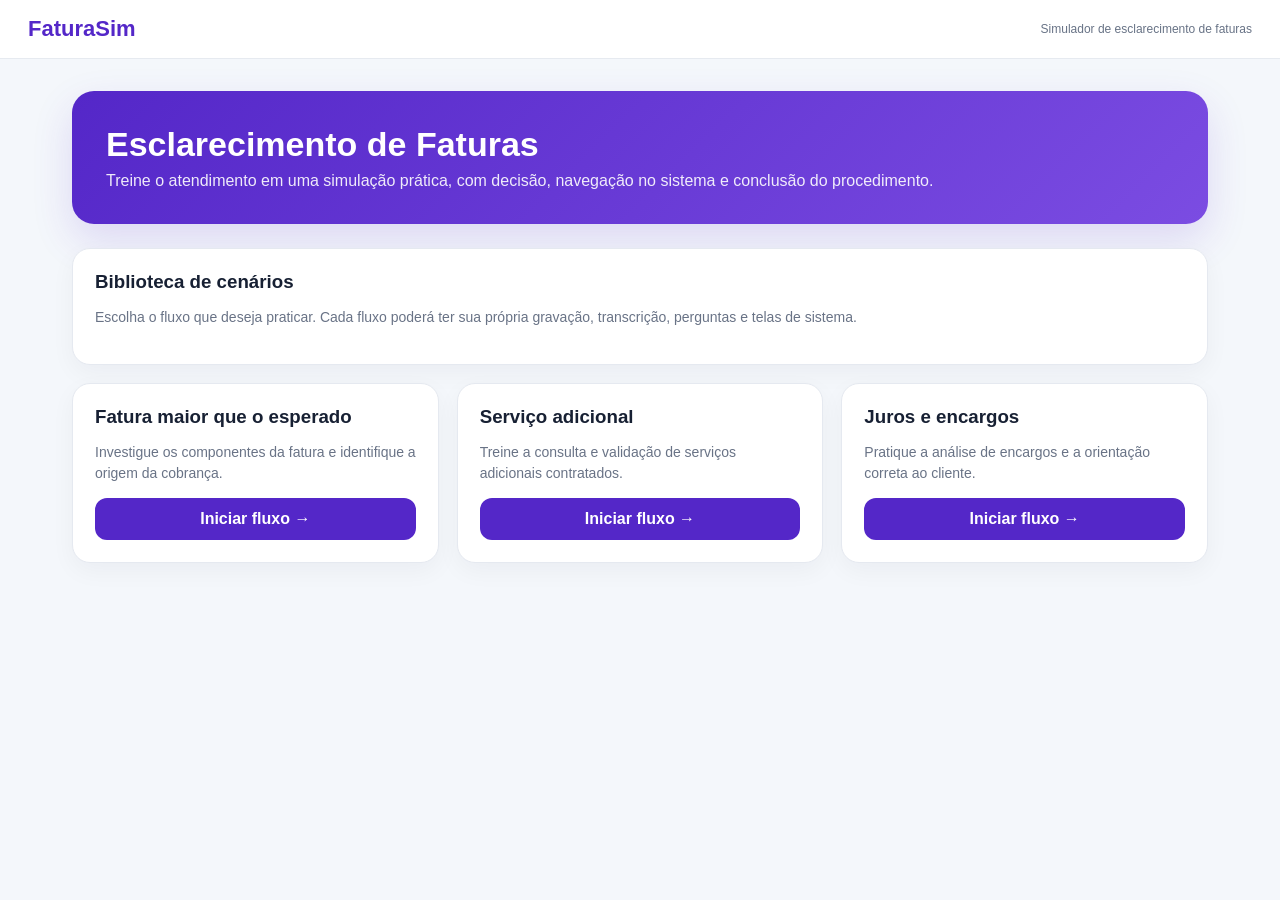
==== FaturaSim_Prototipo_Navegavel.html @ 4ebf7d9a "Add files via upload" ====
<!DOCTYPE html>
<html lang="pt-BR">
<head>
<meta charset="UTF-8">
<meta name="viewport" content="width=device-width,initial-scale=1">
<title>FaturaSim — Esclarecimento de Faturas</title>
<style>
*{box-sizing:border-box}body{margin:0;font-family:Inter,Arial,sans-serif;background:#f4f7fb;color:#172033}
button{font:inherit;cursor:pointer}.hidden{display:none!important}
.top{background:#fff;border-bottom:1px solid #e6eaf0;padding:16px 28px;display:flex;align-items:center;justify-content:space-between}
.logo{font-weight:800;font-size:22px;color:#5427c8}.tag{font-size:12px;color:#687386}
.page{max-width:1180px;margin:0 auto;padding:32px 22px}.hero{background:linear-gradient(135deg,#5427c8,#7b4ce2);color:#fff;border-radius:22px;padding:34px;margin-bottom:24px;box-shadow:0 16px 40px #5427c826}
.hero h1{margin:0 0 8px;font-size:34px}.hero p{margin:0;opacity:.9}
.grid{display:grid;grid-template-columns:repeat(3,1fr);gap:18px}.card{background:#fff;border:1px solid #e5e9f0;border-radius:18px;padding:22px;box-shadow:0 8px 25px #1720330b}.card h3{margin:0 0 8px}.card p{color:#697386;font-size:14px;line-height:1.5}.btn{border:0;border-radius:12px;padding:12px 17px;font-weight:700}.primary{background:#5427c8;color:#fff}.secondary{background:#eef0f5;color:#30394b}.full{width:100%}
.sim{max-width:1400px;margin:0 auto;padding:18px}.simhead{background:#fff;border:1px solid #e4e8ef;border-radius:16px;padding:16px 20px;margin-bottom:14px}.simhead h2{margin:0 0 4px}.meta{color:#6b7484;font-size:13px}
.layout{display:grid;grid-template-columns:360px 1fr;gap:14px;align-items:start}.panel{background:#fff;border:1px solid #e3e7ee;border-radius:16px;overflow:hidden}.paneltitle{padding:13px 16px;border-bottom:1px solid #e7eaf0;font-weight:800}.call{padding:15px;background:#f7f8fb}.call audio{width:100%}.trans{font-size:13px;line-height:1.5;color:#4e596c;margin-top:10px}.chat{padding:15px;min-height:130px}.bubble{padding:12px 14px;border-radius:14px;background:#eef1f6;line-height:1.45;font-size:14px}.question{padding:15px;border-top:1px solid #e7eaf0}.question label{font-size:11px;text-transform:uppercase;color:#6e7788;font-weight:800}.question h3{font-size:16px;margin:7px 0 12px}.option{display:block;width:100%;text-align:left;background:#fff;border:1px solid #d9dee8;border-radius:11px;padding:12px;margin:8px 0}.option:hover{border-color:#5427c8;background:#faf8ff}.option.good{border-color:#27a36a;background:#ecfaf3}.option.bad{border-color:#df4d5c;background:#fff0f2}.option:disabled{cursor:default}.feedback{border-radius:11px;padding:12px;margin-top:10px;font-size:13px;line-height:1.45}.goodfb{background:#ecfaf3;color:#176c48}.badfb{background:#fff0f2;color:#9e2635}
.screenwrap{padding:16px;background:#edf1f6;min-height:600px}.screenname{font-size:12px;color:#687386;margin-bottom:9px;font-weight:800}.real{position:relative;background:#fff;min-height:520px;border:1px solid #cfd6e1;overflow:hidden;box-shadow:0 8px 25px #17203310}.sysbar{height:48px;background:#263348;color:#fff;padding:15px 18px;font-weight:700}.sysbar span{float:right;font-size:11px;opacity:.65}.sysnav{height:44px;border-bottom:1px solid #dce1e9;padding:0 14px;display:flex;align-items:center;gap:22px;font-size:12px;color:#6a7484}.sysnav .sel{color:#5427c8;font-weight:800;border-bottom:3px solid #5427c8;height:44px;display:flex;align-items:center}.content{padding:25px;color:#303a4d}.fakebox{border:1px solid #dfe4eb;border-radius:10px;padding:18px;margin-bottom:14px}.fakebox h3{margin:0 0 12px}.line{height:11px;background:#edf0f4;border-radius:8px;margin:9px 0}.small{width:45%}.medium{width:70%}.big{width:90%}.fakebtn{display:inline-block;background:#5427c8;color:#fff;border-radius:8px;padding:10px 14px;font-size:12px;margin-top:8px}.hot{position:absolute;border:2px solid transparent;background:transparent;z-index:5}.hot:hover{border-color:#5427c8;background:#5427c81a;border-radius:6px}.progress{height:6px;background:#e6eaf0;border-radius:20px;overflow:hidden;margin-top:12px}.bar{height:100%;background:#5427c8;transition:.25s}
.finish{max-width:700px;margin:70px auto;text-align:center;background:#fff;border:1px solid #e4e8ef;border-radius:22px;padding:45px 30px}.finish .emoji{font-size:54px}.finish h1{margin:12px 0 7px}.finish p{color:#687386}.actions{display:flex;gap:10px;justify-content:center;margin-top:22px}
@media(max-width:900px){.grid,.layout{grid-template-columns:1fr}.screenwrap{min-height:450px}.real{min-height:400px}}
</style>
</head>
<body>
<header class="top"><div class="logo">FaturaSim</div><div class="tag">Simulador de esclarecimento de faturas</div></header>

<section id="home" class="page">
  <div class="hero"><h1>Esclarecimento de Faturas</h1><p>Treine o atendimento em uma simulação prática, com decisão, navegação no sistema e conclusão do procedimento.</p></div>
  <div class="card" style="margin-bottom:18px"><h3>Biblioteca de cenários</h3><p>Escolha o fluxo que deseja praticar. Cada fluxo poderá ter sua própria gravação, transcrição, perguntas e telas de sistema.</p></div>
  <div class="grid">
    <div class="card"><h3>Fatura maior que o esperado</h3><p>Investigue os componentes da fatura e identifique a origem da cobrança.</p><button class="btn primary full" data-start="fatura">Iniciar fluxo →</button></div>
    <div class="card"><h3>Serviço adicional</h3><p>Treine a consulta e validação de serviços adicionais contratados.</p><button class="btn primary full" data-start="servico">Iniciar fluxo →</button></div>
    <div class="card"><h3>Juros e encargos</h3><p>Pratique a análise de encargos e a orientação correta ao cliente.</p><button class="btn primary full" data-start="juros">Iniciar fluxo →</button></div>
  </div>
</section>

<section id="simulation" class="hidden">
<div class="sim">
  <div class="simhead">
    <button id="homeBtn" class="btn secondary">← Página inicial</button>
    <h2 id="scenarioTitle"></h2><div class="meta" id="scenarioDesc"></div>
    <div class="progress"><div id="progressBar" class="bar" style="width:0"></div></div>
  </div>
  <div class="layout">
    <div class="panel">
      <div class="paneltitle">👤 Cliente</div>
      <div class="call">
        <b id="customerName"></b>
        <audio id="scenarioAudio" controls class="hidden"></audio>
        <div id="audioPlaceholder" class="meta">Gravação deste fluxo será adicionada aqui.</div>
        <div class="trans" id="transcript"></div>
      </div>
      <div class="chat" id="chat"></div>
      <div class="question" id="question"></div>
    </div>
    <div class="panel">
      <div class="paneltitle">🖥️ Sistema</div>
      <div class="screenwrap">
        <div class="screenname" id="screenName"></div>
        <div id="screen"></div>
      </div>
    </div>
  </div>
</div>
</section>

<section id="finish" class="hidden">
  <div class="finish">
    <div class="emoji">🎉</div><h1>Simulação concluída!</h1>
    <p>Parabéns! Você concluiu o procedimento.</p>
    <p id="scoreText"></p>
    <div class="actions">
      <button id="restartBtn" class="btn secondary">↻ Refazer simulação</button>
      <button id="finishHomeBtn" class="btn primary">⌂ Voltar para página inicial</button>
    </div>
  </div>
</section>

<script>
const scenarios={
 fatura:{
  title:"Fatura maior que o esperado",desc:"Investigue a composição da cobrança e confirme a origem do valor.",customer:"Marcos Almeida",
  audio:"",transcript:"O cliente informa que a fatura deste mês veio mais alta e quer entender o motivo.",
  screens:{
   fatura:{name:"Fatura — visão geral",kind:"invoice",hot:{x:64,y:46,w:25,h:14,target:"detalhamento"}},
   detalhamento:{name:"Detalhamento da fatura",kind:"detail",hot:{x:67,y:55,w:23,h:14,target:"servicos"}},
   servicos:{name:"Serviços e adicionais",kind:"services",hot:{x:63,y:52,w:25,h:14,target:"historico"}},
   historico:{name:"Histórico de cobranças",kind:"history",hot:null}
  },
  steps:[
   {type:"decision",q:"Qual deve ser sua primeira ação?",opts:[
    ["Consultar o detalhamento da fatura.",true,"Boa! Primeiro precisamos identificar exatamente quais itens compõem o valor cobrado."],
    ["Informar que o valor está correto.",false,"Não é possível confirmar isso antes de analisar a composição da fatura."],
    ["Orientar o cliente a pagar e depois contestar.",false,"A orientação precisa ser baseada na análise da cobrança."]
   ]},
   {type:"screen",key:"fatura",instruction:"Localize no sistema o acesso ao detalhamento da fatura."},
   {type:"screen",key:"detalhamento",instruction:"Acesse a área que permite consultar os serviços e adicionais."},
   {type:"screen",key:"servicos",instruction:"Consulte o histórico relacionado aos serviços cobrados."},
   {type:"screen",key:"historico",instruction:"Agora analise as informações exibidas e siga para a decisão final."},
   {type:"decision",q:"Após consultar o histórico, qual é a melhor orientação?",opts:[
    ["Explicar ao cliente a origem da cobrança e orientar conforme o procedimento.",true,"Perfeito! A orientação deve ser baseada na origem identificada no sistema."],
    ["Dizer apenas que o sistema calculou automaticamente.",false,"Isso não esclarece a origem da cobrança."],
    ["Encerrar a chamada sem explicar os itens.",false,"O objetivo é esclarecer a fatura ao cliente."]
   ]}
  ]
 },
 servico:{
  title:"Serviço adicional",desc:"Valide a origem de um serviço adicional apresentado na fatura.",customer:"Marcos Almeida",
  audio:"",transcript:"O cliente questiona um serviço adicional que apareceu na fatura.",
  screens:{fatura:{name:"Fatura — visão geral",kind:"invoice",hot:{x:64,y:46,w:25,h:14,target:"detalhamento"}},detalhamento:{name:"Detalhamento",kind:"detail",hot:{x:67,y:55,w:23,h:14,target:"servicos"}},servicos:{name:"Serviços adicionais",kind:"services",hot:null}},
  steps:[
   {type:"decision",q:"Qual consulta deve ser feita primeiro?",opts:[["Abrir o detalhamento da fatura.",true,"Correto. O detalhamento mostra a composição da cobrança."],["Cancelar imediatamente o serviço.",false,"Antes é necessário confirmar a origem do serviço."],["Ignorar a cobrança.",false,"A cobrança precisa ser analisada."]]},
   {type:"screen",key:"fatura",instruction:"Abra o detalhamento da fatura."},
   {type:"screen",key:"detalhamento",instruction:"Acesse os serviços adicionais."},
   {type:"screen",key:"servicos",instruction:"Analise o serviço e siga para a decisão final."},
   {type:"decision",q:"Como orientar o cliente?",opts:[["Explicar o serviço identificado e seguir o procedimento aplicável.",true,"Perfeito!"],["Informar que toda cobrança adicional é obrigatória.",false,"Isso não pode ser afirmado sem análise."],["Encerrar sem esclarecer.",false,"O cliente precisa receber a orientação adequada."]]}
  ]
 },
 juros:{
  title:"Juros e encargos",desc:"Analise uma cobrança de juros e encargos.",customer:"Marcos Almeida",
  audio:"",transcript:"O cliente quer entender por que foram incluídos juros e encargos.",
  screens:{fatura:{name:"Fatura — visão geral",kind:"invoice",hot:{x:64,y:46,w:25,h:14,target:"detalhamento"}},detalhamento:{name:"Detalhamento de encargos",kind:"detail",hot:{x:67,y:55,w:23,h:14,target:"historico"}},historico:{name:"Histórico",kind:"history",hot:null}},
  steps:[
   {type:"decision",q:"O que deve ser consultado?",opts:[["O detalhamento e o histórico da cobrança.",true,"Correto. É necessário verificar a origem dos encargos."],["Apenas o valor total.",false,"O total não explica a origem dos encargos."],["Informar que juros são sempre indevidos.",false,"Isso não pode ser concluído sem consulta."]]},
   {type:"screen",key:"fatura",instruction:"Abra o detalhamento da cobrança."},
   {type:"screen",key:"detalhamento",instruction:"Consulte os encargos e o histórico."},
   {type:"screen",key:"historico",instruction:"Analise o histórico e siga para a decisão final."},
   {type:"decision",q:"Qual é a orientação correta?",opts:[["Explicar a origem dos encargos e orientar conforme o procedimento.",true,"Perfeito!"],["Remover os encargos sem consultar o procedimento.",false,"A alteração depende das regras aplicáveis."],["Dizer que não há como consultar.",false,"O sistema disponibiliza as informações necessárias."]]}
  ]
 }
};

let current=null,step=0,score=0;

function show(id){document.getElementById("home").classList.toggle("hidden",id!=="home");document.getElementById("simulation").classList.toggle("hidden",id!=="simulation");document.getElementById("finish").classList.toggle("hidden",id!=="finish")}
function goHome(){show("home");}
function startScenario(id){
 current=scenarios[id];step=0;score=0;
 document.getElementById("scenarioTitle").textContent=current.title;
 document.getElementById("scenarioDesc").textContent=current.desc;
 document.getElementById("customerName").textContent=current.customer;
 document.getElementById("transcript").textContent="“"+current.transcript+"”";
 const a=document.getElementById("scenarioAudio"),ph=document.getElementById("audioPlaceholder");
 if(current.audio){a.src=current.audio;a.classList.remove("hidden");ph.classList.add("hidden")}else{a.removeAttribute("src");a.classList.add("hidden");ph.classList.remove("hidden")}
 document.getElementById("chat").innerHTML='<div class="bubble">Olá! Estou ouvindo o cliente e vou iniciar a análise.</div>';
 show("simulation");render();
}
function render(){
 const s=current.steps[step];
 document.getElementById("progressBar").style.width=((step+1)/current.steps.length*100)+"%";
 if(s.type==="decision")renderDecision(s); else renderScreen(s);
}
function renderDecision(s){
 document.getElementById("screenName").textContent="Aguardando tomada de decisão";
 document.getElementById("screen").innerHTML='<div class="real"><div class="sysbar">Central de Atendimento <span>Ambiente simulado</span></div><div class="content"><div class="fakebox"><h3>Procedimento</h3><div class="line big"></div><div class="line medium"></div><div class="line small"></div><div class="fakebtn">Consultar</div></div><div class="fakebox"><b>Decisão do representante</b><p>Selecione a melhor alternativa no painel ao lado.</p></div></div></div>';
 const q=document.getElementById("question");
 q.innerHTML='<label>Tomada de decisão</label><h3>'+s.q+'</h3><div id="options"></div>';
 s.opts.forEach((o,i)=>{const b=document.createElement("button");b.className="option";b.textContent=o[0];b.onclick=()=>answer(i);document.getElementById("options").appendChild(b)});
}
function answer(i){
 const s=current.steps[step],o=s.opts[i],q=document.getElementById("question");
 q.querySelectorAll(".feedback,.answer-next").forEach(e=>e.remove());
 q.querySelectorAll(".option").forEach((b,j)=>{b.classList.remove("bad","good");if(j===i)b.classList.add(o[1]?"good":"bad")});
 const f=document.createElement("div");f.className="feedback "+(o[1]?"goodfb":"badfb");
 f.innerHTML="<b>"+(o[1]?"✓ Correto!":"⚠ Tente novamente.")+"</b><br>"+o[2];
 q.appendChild(f);
 if(o[1]){
  score++;
  q.querySelectorAll(".option").forEach(b=>b.disabled=true);
  const n=document.createElement("button");n.className="btn primary full answer-next";n.style.marginTop="10px";n.textContent=step===current.steps.length-1?"Finalizar":"Continuar →";
  n.onclick=()=>{step++;step<current.steps.length?render():finish()};q.appendChild(n);
 }
}
function renderScreen(s){
 const d=current.screens[s.key];
 document.getElementById("screenName").textContent=d.name;
 const c={invoice:["Fatura","Resumo","Detalhamento","Histórico","Atendimento"],detail:["Detalhamento","Fatura","Itens","Serviços","Histórico"],services:["Serviços","Fatura","Contratos","Adicionais","Histórico"],history:["Histórico","Fatura","Eventos","Cobranças","Atendimento"]}[d.kind]||["Sistema","Fatura","Consulta","Histórico","Atendimento"];
 let body="";
 if(d.kind==="invoice")body='<div class="fakebox"><h3>Fatura do cliente</h3><div class="line big"></div><div class="line medium"></div><div class="line small"></div><div class="fakebtn">Ver detalhamento</div></div>';
 else if(d.kind==="detail")body='<div class="fakebox"><h3>Detalhamento da cobrança</h3><div class="line big"></div><div class="line medium"></div><div class="line medium"></div><div class="fakebtn">Consultar serviços</div></div>';
 else if(d.kind==="services")body='<div class="fakebox"><h3>Serviços e adicionais</h3><div class="line big"></div><div class="line medium"></div><div class="line small"></div><div class="fakebtn">Consultar histórico</div></div>';
 else body='<div class="fakebox"><h3>Histórico de cobranças</h3><div class="line big"></div><div class="line medium"></div><div class="line medium"></div><div class="line small"></div></div>';
 document.getElementById("screen").innerHTML='<div class="real"><div class="sysbar">Central de Atendimento <span>Ambiente simulado</span></div><div class="sysnav">'+c.map((x,i)=>'<span class="'+(i===2?'sel':'')+'">'+x+'</span>').join("")+'</div><div class="content">'+body+'</div></div>';
 const real=document.querySelector("#screen .real"),h=d.hot;
 if(h){const b=document.createElement("button");b.className="hot";b.style.left=h.x+"%";b.style.top=h.y+"%";b.style.width=h.w+"%";b.style.height=h.h+"%";b.title="Clique na área correta";b.onclick=()=>{step++;render()};real.appendChild(b)}
 document.getElementById("question").innerHTML='<label>Navegação</label><h3>'+s.instruction+'</h3><div class="feedback" style="background:#f4f6fa;color:#596579">🖱️ Clique na área correta da tela do sistema.</div>';
}
function finish(){document.getElementById("scoreText").textContent="Acertos: "+score+" de "+current.steps.filter(s=>s.type==="decision").length;show("finish")}
function restart(){startScenario(Object.keys(scenarios).find(k=>scenarios[k]===current)||"fatura")}

document.addEventListener("DOMContentLoaded", function(){
  document.querySelectorAll("[data-start]").forEach(function(btn){
    btn.addEventListener("click", function(){
      startScenario(btn.getAttribute("data-start"));
    });
  });
  var hb=document.getElementById("homeBtn");
  if(hb) hb.addEventListener("click",goHome);
  var rb=document.getElementById("restartBtn");
  if(rb) rb.addEventListener("click",restart);
  var fh=document.getElementById("finishHomeBtn");
  if(fh) fh.addEventListener("click",goHome);
});
</script>
</body></html>
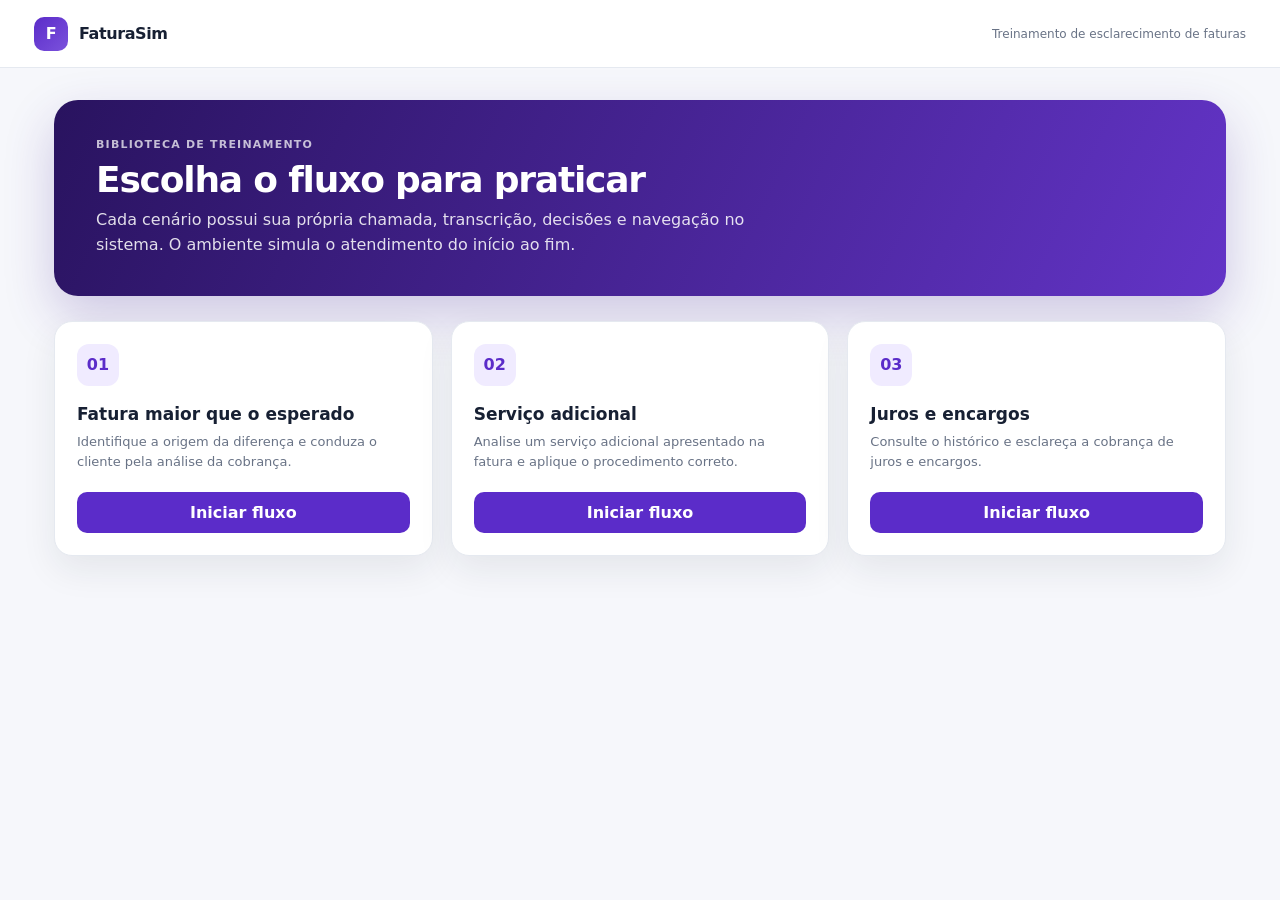
==== commit 3466a80b: "Add files via upload" ====
--- a/FaturaSim_Prototipo_Navegavel.html
+++ b/FaturaSim_Prototipo_Navegavel.html
@@ -1,203 +1,222 @@
-<!DOCTYPE html>
+<!doctype html>
 <html lang="pt-BR">
 <head>
-<meta charset="UTF-8">
+<meta charset="utf-8">
 <meta name="viewport" content="width=device-width,initial-scale=1">
-<title>FaturaSim — Esclarecimento de Faturas</title>
+<title>FaturaSim | Treinamento</title>
 <style>
-*{box-sizing:border-box}body{margin:0;font-family:Inter,Arial,sans-serif;background:#f4f7fb;color:#172033}
-button{font:inherit;cursor:pointer}.hidden{display:none!important}
-.top{background:#fff;border-bottom:1px solid #e6eaf0;padding:16px 28px;display:flex;align-items:center;justify-content:space-between}
-.logo{font-weight:800;font-size:22px;color:#5427c8}.tag{font-size:12px;color:#687386}
-.page{max-width:1180px;margin:0 auto;padding:32px 22px}.hero{background:linear-gradient(135deg,#5427c8,#7b4ce2);color:#fff;border-radius:22px;padding:34px;margin-bottom:24px;box-shadow:0 16px 40px #5427c826}
-.hero h1{margin:0 0 8px;font-size:34px}.hero p{margin:0;opacity:.9}
-.grid{display:grid;grid-template-columns:repeat(3,1fr);gap:18px}.card{background:#fff;border:1px solid #e5e9f0;border-radius:18px;padding:22px;box-shadow:0 8px 25px #1720330b}.card h3{margin:0 0 8px}.card p{color:#697386;font-size:14px;line-height:1.5}.btn{border:0;border-radius:12px;padding:12px 17px;font-weight:700}.primary{background:#5427c8;color:#fff}.secondary{background:#eef0f5;color:#30394b}.full{width:100%}
-.sim{max-width:1400px;margin:0 auto;padding:18px}.simhead{background:#fff;border:1px solid #e4e8ef;border-radius:16px;padding:16px 20px;margin-bottom:14px}.simhead h2{margin:0 0 4px}.meta{color:#6b7484;font-size:13px}
-.layout{display:grid;grid-template-columns:360px 1fr;gap:14px;align-items:start}.panel{background:#fff;border:1px solid #e3e7ee;border-radius:16px;overflow:hidden}.paneltitle{padding:13px 16px;border-bottom:1px solid #e7eaf0;font-weight:800}.call{padding:15px;background:#f7f8fb}.call audio{width:100%}.trans{font-size:13px;line-height:1.5;color:#4e596c;margin-top:10px}.chat{padding:15px;min-height:130px}.bubble{padding:12px 14px;border-radius:14px;background:#eef1f6;line-height:1.45;font-size:14px}.question{padding:15px;border-top:1px solid #e7eaf0}.question label{font-size:11px;text-transform:uppercase;color:#6e7788;font-weight:800}.question h3{font-size:16px;margin:7px 0 12px}.option{display:block;width:100%;text-align:left;background:#fff;border:1px solid #d9dee8;border-radius:11px;padding:12px;margin:8px 0}.option:hover{border-color:#5427c8;background:#faf8ff}.option.good{border-color:#27a36a;background:#ecfaf3}.option.bad{border-color:#df4d5c;background:#fff0f2}.option:disabled{cursor:default}.feedback{border-radius:11px;padding:12px;margin-top:10px;font-size:13px;line-height:1.45}.goodfb{background:#ecfaf3;color:#176c48}.badfb{background:#fff0f2;color:#9e2635}
-.screenwrap{padding:16px;background:#edf1f6;min-height:600px}.screenname{font-size:12px;color:#687386;margin-bottom:9px;font-weight:800}.real{position:relative;background:#fff;min-height:520px;border:1px solid #cfd6e1;overflow:hidden;box-shadow:0 8px 25px #17203310}.sysbar{height:48px;background:#263348;color:#fff;padding:15px 18px;font-weight:700}.sysbar span{float:right;font-size:11px;opacity:.65}.sysnav{height:44px;border-bottom:1px solid #dce1e9;padding:0 14px;display:flex;align-items:center;gap:22px;font-size:12px;color:#6a7484}.sysnav .sel{color:#5427c8;font-weight:800;border-bottom:3px solid #5427c8;height:44px;display:flex;align-items:center}.content{padding:25px;color:#303a4d}.fakebox{border:1px solid #dfe4eb;border-radius:10px;padding:18px;margin-bottom:14px}.fakebox h3{margin:0 0 12px}.line{height:11px;background:#edf0f4;border-radius:8px;margin:9px 0}.small{width:45%}.medium{width:70%}.big{width:90%}.fakebtn{display:inline-block;background:#5427c8;color:#fff;border-radius:8px;padding:10px 14px;font-size:12px;margin-top:8px}.hot{position:absolute;border:2px solid transparent;background:transparent;z-index:5}.hot:hover{border-color:#5427c8;background:#5427c81a;border-radius:6px}.progress{height:6px;background:#e6eaf0;border-radius:20px;overflow:hidden;margin-top:12px}.bar{height:100%;background:#5427c8;transition:.25s}
-.finish{max-width:700px;margin:70px auto;text-align:center;background:#fff;border:1px solid #e4e8ef;border-radius:22px;padding:45px 30px}.finish .emoji{font-size:54px}.finish h1{margin:12px 0 7px}.finish p{color:#687386}.actions{display:flex;gap:10px;justify-content:center;margin-top:22px}
-@media(max-width:900px){.grid,.layout{grid-template-columns:1fr}.screenwrap{min-height:450px}.real{min-height:400px}}
+:root{
+ --ink:#172033;--muted:#697386;--line:#e5e9f0;--bg:#f6f7fb;--card:#fff;
+ --brand:#5b2cc9;--brand2:#7b52dc;--good:#14845b;--goodbg:#eaf8f2;
+ --bad:#c33d4d;--badbg:#fff0f2;--nav:#111827;--shadow:0 14px 35px rgba(23,32,51,.08)
+}
+*{box-sizing:border-box}body{margin:0;background:var(--bg);color:var(--ink);font-family:Inter,ui-sans-serif,system-ui,-apple-system,"Segoe UI",Arial,sans-serif}
+button,input{font:inherit}button{cursor:pointer}
+.header{height:68px;background:#fff;border-bottom:1px solid var(--line);display:flex;align-items:center;padding:0 34px;justify-content:space-between}
+.brand{display:flex;gap:11px;align-items:center;font-weight:850;letter-spacing:-.4px}.brandmark{width:34px;height:34px;border-radius:10px;background:linear-gradient(135deg,var(--brand),var(--brand2));color:#fff;display:grid;place-items:center;font-weight:900}
+.header span{font-size:12px;color:var(--muted)}
+.container{max-width:1220px;margin:auto;padding:32px 24px}
+.hero{background:linear-gradient(115deg,#29135f,#6334c7);border-radius:24px;color:#fff;padding:38px 42px;box-shadow:0 20px 50px rgba(65,33,145,.22);margin-bottom:25px}
+.hero .eyebrow{text-transform:uppercase;letter-spacing:1.2px;font-size:11px;font-weight:800;opacity:.72}.hero h1{font-size:36px;letter-spacing:-1.2px;margin:8px 0}.hero p{margin:0;max-width:700px;opacity:.86;line-height:1.55}
+.library{display:grid;grid-template-columns:repeat(3,1fr);gap:18px}.flow-card{background:var(--card);border:1px solid var(--line);border-radius:18px;padding:22px;box-shadow:var(--shadow);display:flex;flex-direction:column;min-height:235px}.flow-icon{width:42px;height:42px;border-radius:12px;background:#f0ebff;color:var(--brand);display:grid;place-items:center;font-weight:900;margin-bottom:18px}.flow-card h3{margin:0 0 8px;font-size:17px}.flow-card p{margin:0;color:var(--muted);font-size:13px;line-height:1.55;flex:1}.btn{border:0;border-radius:10px;padding:11px 15px;font-weight:750}.btn-primary{background:var(--brand);color:#fff}.btn-primary:hover{background:#4c22b0}.btn-secondary{background:#eef1f6;color:#3d4657}.btn-wide{width:100%}
+
+#simulation{display:none}.sim-shell{max-width:1460px;margin:auto;padding:20px}.sim-top{display:flex;align-items:center;gap:14px;margin-bottom:15px}.back{border:0;background:transparent;color:var(--muted);font-weight:700;padding:8px}.sim-title{flex:1}.sim-title h2{margin:0;font-size:21px;letter-spacing:-.4px}.sim-title p{margin:3px 0 0;color:var(--muted);font-size:12px}.step-indicator{font-size:12px;color:var(--muted);font-weight:700}.progress{height:5px;background:#e8ebf1;border-radius:20px;overflow:hidden;margin-bottom:15px}.progress>div{height:100%;background:linear-gradient(90deg,var(--brand),var(--brand2));transition:.25s}
+
+.workspace{display:grid;grid-template-columns:380px minmax(0,1fr);gap:15px;align-items:start}.left,.right{background:#fff;border:1px solid var(--line);border-radius:18px;box-shadow:var(--shadow);overflow:hidden}.section-head{padding:14px 17px;border-bottom:1px solid var(--line);font-size:12px;font-weight:850;text-transform:uppercase;letter-spacing:.7px;color:#5e6879}
+.call{padding:16px;background:#fbfbfd}.customer{display:flex;align-items:center;gap:11px;margin-bottom:13px}.avatar{width:38px;height:38px;border-radius:50%;background:#ece7ff;color:var(--brand);display:grid;place-items:center;font-weight:900}.customer small{display:block;color:var(--muted);font-size:11px;margin-top:2px}
+.callbox{background:#fff;border:1px solid var(--line);border-radius:12px;padding:13px}.callbox strong{display:block;font-size:12px;margin-bottom:9px}.callbox audio{width:100%;height:36px}.noaudio{font-size:12px;color:var(--muted);background:#f5f6f9;border-radius:8px;padding:10px}.transcript{margin-top:10px;font-size:12px;line-height:1.55;color:#4d5768}.transcript b{color:#263043}
+.chat{padding:15px}.bubble{background:#f0f2f6;border-radius:13px;padding:11px 13px;font-size:13px;line-height:1.5}.question{border-top:1px solid var(--line);padding:16px}.eyebrow2{font-size:10px;text-transform:uppercase;letter-spacing:.8px;font-weight:850;color:var(--brand)}.question h3{font-size:16px;line-height:1.4;margin:6px 0 12px}.option{width:100%;text-align:left;border:1px solid #dce1e9;background:#fff;border-radius:10px;padding:11px 12px;margin:5px 0;color:#273143}.option:hover{border-color:#9c84dc;background:#fbfaff}.option.good{border-color:#56b993;background:var(--goodbg)}.option.bad{border-color:#e37b88;background:var(--badbg)}.option:disabled{cursor:default}.feedback{margin-top:10px;border-radius:10px;padding:11px 12px;font-size:12px;line-height:1.5}.feedback.good{background:var(--goodbg);color:#126544}.feedback.bad{background:var(--badbg);color:#a32939}.next{margin-top:9px}
+
+.system{padding:15px;background:#eef1f6}.system-label{font-size:11px;color:#667184;font-weight:800;margin:0 0 9px}.screen-stage{background:#fff;border:1px solid #d7dce5;border-radius:12px;min-height:600px;position:relative;overflow:hidden;display:flex;align-items:center;justify-content:center}
+.screen-stage.empty{background:linear-gradient(135deg,#f7f8fa,#edf0f5)}.empty-content{text-align:center;color:#6b7586;padding:30px}.empty-icon{font-size:42px;margin-bottom:10px}.empty-content h3{margin:0 0 7px;color:#30394b;font-size:17px}.empty-content p{font-size:12px;line-height:1.5;max-width:440px;margin:0 auto 15px}.upload-label{display:inline-block;background:#fff;border:1px solid #d6dce6;border-radius:9px;padding:9px 13px;font-size:12px;font-weight:750;cursor:pointer}.upload-label input{display:none}
+.real-screen{position:relative;width:100%;height:100%;min-height:600px;background:#fff}.real-screen img{display:block;width:100%;height:auto;min-height:600px;object-fit:contain;object-position:top center}.hotspot{position:absolute;border:2px solid transparent;background:transparent;border-radius:6px}.hotspot:hover,.hotspot:focus{border-color:#6c42d4;background:rgba(108,66,212,.10);outline:0}.screen-note{font-size:11px;color:#657083;margin-top:8px}
+
+#finish{display:none}.finish{max-width:650px;margin:80px auto;background:#fff;border:1px solid var(--line);border-radius:22px;box-shadow:var(--shadow);padding:46px 34px;text-align:center}.finish-icon{width:72px;height:72px;border-radius:22px;background:var(--goodbg);display:grid;place-items:center;font-size:34px;margin:0 auto 16px}.finish h1{margin:0 0 8px}.finish p{color:var(--muted);font-size:14px}.finish-actions{display:flex;gap:9px;justify-content:center;margin-top:24px}
+@media(max-width:950px){.library{grid-template-columns:1fr}.workspace{grid-template-columns:1fr}.screen-stage,.real-screen,.real-screen img{min-height:430px}.header{padding:0 18px}.hero{padding:28px}.hero h1{font-size:29px}}
 </style>
 </head>
 <body>
-<header class="top"><div class="logo">FaturaSim</div><div class="tag">Simulador de esclarecimento de faturas</div></header>
-
-<section id="home" class="page">
-  <div class="hero"><h1>Esclarecimento de Faturas</h1><p>Treine o atendimento em uma simulação prática, com decisão, navegação no sistema e conclusão do procedimento.</p></div>
-  <div class="card" style="margin-bottom:18px"><h3>Biblioteca de cenários</h3><p>Escolha o fluxo que deseja praticar. Cada fluxo poderá ter sua própria gravação, transcrição, perguntas e telas de sistema.</p></div>
-  <div class="grid">
-    <div class="card"><h3>Fatura maior que o esperado</h3><p>Investigue os componentes da fatura e identifique a origem da cobrança.</p><button class="btn primary full" data-start="fatura">Iniciar fluxo →</button></div>
-    <div class="card"><h3>Serviço adicional</h3><p>Treine a consulta e validação de serviços adicionais contratados.</p><button class="btn primary full" data-start="servico">Iniciar fluxo →</button></div>
-    <div class="card"><h3>Juros e encargos</h3><p>Pratique a análise de encargos e a orientação correta ao cliente.</p><button class="btn primary full" data-start="juros">Iniciar fluxo →</button></div>
-  </div>
+<header class="header"><div class="brand"><div class="brandmark">F</div>FaturaSim</div><span>Treinamento de esclarecimento de faturas</span></header>
+
+<main id="home" class="container">
+<section class="hero"><div class="eyebrow">Biblioteca de treinamento</div><h1>Escolha o fluxo para praticar</h1><p>Cada cenário possui sua própria chamada, transcrição, decisões e navegação no sistema. O ambiente simula o atendimento do início ao fim.</p></section>
+<section class="library">
+<article class="flow-card"><div class="flow-icon">01</div><h3>Fatura maior que o esperado</h3><p>Identifique a origem da diferença e conduza o cliente pela análise da cobrança.</p><button class="btn btn-primary btn-wide start" data-flow="fatura">Iniciar fluxo</button></article>
+<article class="flow-card"><div class="flow-icon">02</div><h3>Serviço adicional</h3><p>Analise um serviço adicional apresentado na fatura e aplique o procedimento correto.</p><button class="btn btn-primary btn-wide start" data-flow="servico">Iniciar fluxo</button></article>
+<article class="flow-card"><div class="flow-icon">03</div><h3>Juros e encargos</h3><p>Consulte o histórico e esclareça a cobrança de juros e encargos.</p><button class="btn btn-primary btn-wide start" data-flow="juros">Iniciar fluxo</button></article>
 </section>
-
-<section id="simulation" class="hidden">
-<div class="sim">
-  <div class="simhead">
-    <button id="homeBtn" class="btn secondary">← Página inicial</button>
-    <h2 id="scenarioTitle"></h2><div class="meta" id="scenarioDesc"></div>
-    <div class="progress"><div id="progressBar" class="bar" style="width:0"></div></div>
-  </div>
-  <div class="layout">
-    <div class="panel">
-      <div class="paneltitle">👤 Cliente</div>
-      <div class="call">
-        <b id="customerName"></b>
-        <audio id="scenarioAudio" controls class="hidden"></audio>
-        <div id="audioPlaceholder" class="meta">Gravação deste fluxo será adicionada aqui.</div>
-        <div class="trans" id="transcript"></div>
-      </div>
-      <div class="chat" id="chat"></div>
-      <div class="question" id="question"></div>
-    </div>
-    <div class="panel">
-      <div class="paneltitle">🖥️ Sistema</div>
-      <div class="screenwrap">
-        <div class="screenname" id="screenName"></div>
-        <div id="screen"></div>
-      </div>
-    </div>
-  </div>
+</main>
+
+<section id="simulation">
+<div class="sim-shell">
+<div class="sim-top"><button id="backHome" class="back">← Voltar</button><div class="sim-title"><h2 id="flowTitle"></h2><p id="flowDesc"></p></div><div class="step-indicator" id="stepIndicator"></div></div>
+<div class="progress"><div id="progressBar"></div></div>
+<div class="workspace">
+<aside class="left">
+<div class="section-head">Chamada</div>
+<div class="call">
+<div class="customer"><div class="avatar">C</div><div><b id="customer"></b><small>Cliente</small></div></div>
+<div class="callbox"><strong>🎧 Gravação desta chamada</strong><audio id="audio" controls></audio><div id="noAudio" class="noaudio">O arquivo de áudio deste cenário ainda será associado aqui.</div><div class="transcript"><b>Transcrição</b><br><span id="transcript"></span></div></div>
+</div>
+<div class="chat" id="chat"></div>
+<div class="question" id="question"></div>
+</aside>
+<section class="right">
+<div class="section-head">Sistema utilizado no procedimento</div>
+<div class="system"><div class="system-label" id="screenLabel"></div><div id="screenStage" class="screen-stage"></div><div class="screen-note">A área roxa aparece apenas ao passar o mouse sobre uma área clicável durante o treinamento.</div></div>
+</section>
+</div>
 </div>
 </section>
 
-<section id="finish" class="hidden">
-  <div class="finish">
-    <div class="emoji">🎉</div><h1>Simulação concluída!</h1>
-    <p>Parabéns! Você concluiu o procedimento.</p>
-    <p id="scoreText"></p>
-    <div class="actions">
-      <button id="restartBtn" class="btn secondary">↻ Refazer simulação</button>
-      <button id="finishHomeBtn" class="btn primary">⌂ Voltar para página inicial</button>
-    </div>
-  </div>
-</section>
+<section id="finish"><div class="finish"><div class="finish-icon">✓</div><h1>Simulação concluída</h1><p>Parabéns! Você concluiu o procedimento.</p><p id="result"></p><div class="finish-actions"><button id="again" class="btn btn-secondary">↻ Refazer</button><button id="homeFinish" class="btn btn-primary">⌂ Página inicial</button></div></div></section>
 
 <script>
-const scenarios={
- fatura:{
-  title:"Fatura maior que o esperado",desc:"Investigue a composição da cobrança e confirme a origem do valor.",customer:"Marcos Almeida",
-  audio:"",transcript:"O cliente informa que a fatura deste mês veio mais alta e quer entender o motivo.",
-  screens:{
-   fatura:{name:"Fatura — visão geral",kind:"invoice",hot:{x:64,y:46,w:25,h:14,target:"detalhamento"}},
-   detalhamento:{name:"Detalhamento da fatura",kind:"detail",hot:{x:67,y:55,w:23,h:14,target:"servicos"}},
-   servicos:{name:"Serviços e adicionais",kind:"services",hot:{x:63,y:52,w:25,h:14,target:"historico"}},
-   historico:{name:"Histórico de cobranças",kind:"history",hot:null}
-  },
-  steps:[
-   {type:"decision",q:"Qual deve ser sua primeira ação?",opts:[
-    ["Consultar o detalhamento da fatura.",true,"Boa! Primeiro precisamos identificar exatamente quais itens compõem o valor cobrado."],
-    ["Informar que o valor está correto.",false,"Não é possível confirmar isso antes de analisar a composição da fatura."],
-    ["Orientar o cliente a pagar e depois contestar.",false,"A orientação precisa ser baseada na análise da cobrança."]
-   ]},
-   {type:"screen",key:"fatura",instruction:"Localize no sistema o acesso ao detalhamento da fatura."},
-   {type:"screen",key:"detalhamento",instruction:"Acesse a área que permite consultar os serviços e adicionais."},
-   {type:"screen",key:"servicos",instruction:"Consulte o histórico relacionado aos serviços cobrados."},
-   {type:"screen",key:"historico",instruction:"Agora analise as informações exibidas e siga para a decisão final."},
-   {type:"decision",q:"Após consultar o histórico, qual é a melhor orientação?",opts:[
-    ["Explicar ao cliente a origem da cobrança e orientar conforme o procedimento.",true,"Perfeito! A orientação deve ser baseada na origem identificada no sistema."],
-    ["Dizer apenas que o sistema calculou automaticamente.",false,"Isso não esclarece a origem da cobrança."],
-    ["Encerrar a chamada sem explicar os itens.",false,"O objetivo é esclarecer a fatura ao cliente."]
-   ]}
-  ]
- },
- servico:{
-  title:"Serviço adicional",desc:"Valide a origem de um serviço adicional apresentado na fatura.",customer:"Marcos Almeida",
-  audio:"",transcript:"O cliente questiona um serviço adicional que apareceu na fatura.",
-  screens:{fatura:{name:"Fatura — visão geral",kind:"invoice",hot:{x:64,y:46,w:25,h:14,target:"detalhamento"}},detalhamento:{name:"Detalhamento",kind:"detail",hot:{x:67,y:55,w:23,h:14,target:"servicos"}},servicos:{name:"Serviços adicionais",kind:"services",hot:null}},
-  steps:[
-   {type:"decision",q:"Qual consulta deve ser feita primeiro?",opts:[["Abrir o detalhamento da fatura.",true,"Correto. O detalhamento mostra a composição da cobrança."],["Cancelar imediatamente o serviço.",false,"Antes é necessário confirmar a origem do serviço."],["Ignorar a cobrança.",false,"A cobrança precisa ser analisada."]]},
-   {type:"screen",key:"fatura",instruction:"Abra o detalhamento da fatura."},
-   {type:"screen",key:"detalhamento",instruction:"Acesse os serviços adicionais."},
-   {type:"screen",key:"servicos",instruction:"Analise o serviço e siga para a decisão final."},
-   {type:"decision",q:"Como orientar o cliente?",opts:[["Explicar o serviço identificado e seguir o procedimento aplicável.",true,"Perfeito!"],["Informar que toda cobrança adicional é obrigatória.",false,"Isso não pode ser afirmado sem análise."],["Encerrar sem esclarecer.",false,"O cliente precisa receber a orientação adequada."]]}
-  ]
- },
- juros:{
-  title:"Juros e encargos",desc:"Analise uma cobrança de juros e encargos.",customer:"Marcos Almeida",
-  audio:"",transcript:"O cliente quer entender por que foram incluídos juros e encargos.",
-  screens:{fatura:{name:"Fatura — visão geral",kind:"invoice",hot:{x:64,y:46,w:25,h:14,target:"detalhamento"}},detalhamento:{name:"Detalhamento de encargos",kind:"detail",hot:{x:67,y:55,w:23,h:14,target:"historico"}},historico:{name:"Histórico",kind:"history",hot:null}},
-  steps:[
-   {type:"decision",q:"O que deve ser consultado?",opts:[["O detalhamento e o histórico da cobrança.",true,"Correto. É necessário verificar a origem dos encargos."],["Apenas o valor total.",false,"O total não explica a origem dos encargos."],["Informar que juros são sempre indevidos.",false,"Isso não pode ser concluído sem consulta."]]},
-   {type:"screen",key:"fatura",instruction:"Abra o detalhamento da cobrança."},
-   {type:"screen",key:"detalhamento",instruction:"Consulte os encargos e o histórico."},
-   {type:"screen",key:"historico",instruction:"Analise o histórico e siga para a decisão final."},
-   {type:"decision",q:"Qual é a orientação correta?",opts:[["Explicar a origem dos encargos e orientar conforme o procedimento.",true,"Perfeito!"],["Remover os encargos sem consultar o procedimento.",false,"A alteração depende das regras aplicáveis."],["Dizer que não há como consultar.",false,"O sistema disponibiliza as informações necessárias."]]}
-  ]
- }
+const FLOWS={
+fatura:{
+title:"Fatura maior que o esperado",desc:"Investigue a composição da cobrança e identifique a origem do valor.",customer:"Marcos Almeida",
+audio:"",transcript:"Olá, minha fatura veio bem mais alta este mês. Eu queria entender de onde veio essa diferença.",
+steps:[
+{type:"decision",question:"Qual deve ser sua primeira ação?",answers:[
+["Consultar o detalhamento da fatura.",1,"Correto. Primeiro precisamos identificar os componentes da cobrança."],
+["Informar imediatamente que o valor está correto.",0,"Não podemos confirmar isso sem analisar a composição da fatura."],
+["Orientar o cliente a pagar e depois questionar.",0,"Primeiro é necessário analisar a cobrança."]
+]},
+{type:"screen",name:"Fatura — visão geral",image:"",instruction:"Localize na tela o acesso ao detalhamento da fatura.",hotspot:{x:62,y:43,w:25,h:16}},
+{type:"screen",name:"Detalhamento da fatura",image:"",instruction:"Acesse a área de serviços e adicionais.",hotspot:{x:62,y:48,w:26,h:16}},
+{type:"screen",name:"Serviços e adicionais",image:"",instruction:"Consulte o histórico relacionado aos serviços cobrados.",hotspot:{x:60,y:50,w:29,h:16}},
+{type:"screen",name:"Histórico de cobranças",image:"",instruction:"Analise o histórico exibido e clique em Continuar para tomar a decisão final.",hotspot:null},
+{type:"decision",question:"Após consultar o histórico, qual é a melhor orientação?",answers:[
+["Explicar a origem da cobrança e orientar conforme o procedimento.",1,"Perfeito. A orientação deve ser baseada no que foi identificado no sistema."],
+["Dizer apenas que o sistema calculou automaticamente.",0,"Isso não esclarece a origem da cobrança."],
+["Encerrar a chamada sem explicar os itens.",0,"O objetivo é esclarecer a fatura ao cliente."]
+]}
+]},
+servico:{
+title:"Serviço adicional",desc:"Valide a origem de um serviço adicional apresentado na fatura.",customer:"Marcos Almeida",
+audio:"",transcript:"Apareceu um serviço adicional na minha fatura e eu não sei de onde veio.",
+steps:[
+{type:"decision",question:"Qual consulta deve ser feita primeiro?",answers:[
+["Abrir o detalhamento da fatura.",1,"Correto. O detalhamento mostra a composição da cobrança."],
+["Cancelar imediatamente o serviço.",0,"Antes é necessário confirmar a origem do serviço."],
+["Ignorar a cobrança.",0,"A cobrança precisa ser analisada."]
+]},
+{type:"screen",name:"Fatura — visão geral",image:"",instruction:"Abra o detalhamento da fatura.",hotspot:{x:62,y:43,w:25,h:16}},
+{type:"screen",name:"Detalhamento",image:"",instruction:"Acesse os serviços adicionais.",hotspot:{x:62,y:48,w:26,h:16}},
+{type:"screen",name:"Serviços adicionais",image:"",instruction:"Analise o serviço e clique em Continuar para seguir.",hotspot:null},
+{type:"decision",question:"Como orientar o cliente?",answers:[
+["Explicar o serviço identificado e seguir o procedimento aplicável.",1,"Perfeito!"],
+["Informar que toda cobrança adicional é obrigatória.",0,"Isso não pode ser afirmado sem análise."],
+["Encerrar sem esclarecer.",0,"O cliente precisa receber a orientação adequada."]
+]}
+]},
+juros:{
+title:"Juros e encargos",desc:"Analise uma cobrança de juros e encargos.",customer:"Marcos Almeida",
+audio:"",transcript:"Quero entender por que foram incluídos juros e encargos nessa fatura.",
+steps:[
+{type:"decision",question:"O que deve ser consultado?",answers:[
+["O detalhamento e o histórico da cobrança.",1,"Correto. É necessário verificar a origem dos encargos."],
+["Apenas o valor total.",0,"O total não explica a origem dos encargos."],
+["Informar que os juros são sempre indevidos.",0,"Isso não pode ser concluído sem consulta."]
+]},
+{type:"screen",name:"Fatura — visão geral",image:"",instruction:"Abra o detalhamento da cobrança.",hotspot:{x:62,y:43,w:25,h:16}},
+{type:"screen",name:"Detalhamento de encargos",image:"",instruction:"Consulte os encargos e avance para o histórico.",hotspot:{x:62,y:48,w:26,h:16}},
+{type:"screen",name:"Histórico",image:"",instruction:"Analise o histórico e clique em Continuar para tomar a decisão final.",hotspot:null},
+{type:"decision",question:"Qual é a orientação correta?",answers:[
+["Explicar a origem dos encargos e orientar conforme o procedimento.",1,"Perfeito!"],
+["Remover os encargos sem consultar o procedimento.",0,"A alteração depende das regras aplicáveis."],
+["Dizer que não há como consultar.",0,"O sistema disponibiliza as informações necessárias."]
+]}
+]}
 };
 
-let current=null,step=0,score=0;
-
-function show(id){document.getElementById("home").classList.toggle("hidden",id!=="home");document.getElementById("simulation").classList.toggle("hidden",id!=="simulation");document.getElementById("finish").classList.toggle("hidden",id!=="finish")}
-function goHome(){show("home");}
-function startScenario(id){
- current=scenarios[id];step=0;score=0;
- document.getElementById("scenarioTitle").textContent=current.title;
- document.getElementById("scenarioDesc").textContent=current.desc;
- document.getElementById("customerName").textContent=current.customer;
- document.getElementById("transcript").textContent="“"+current.transcript+"”";
- const a=document.getElementById("scenarioAudio"),ph=document.getElementById("audioPlaceholder");
- if(current.audio){a.src=current.audio;a.classList.remove("hidden");ph.classList.add("hidden")}else{a.removeAttribute("src");a.classList.add("hidden");ph.classList.remove("hidden")}
- document.getElementById("chat").innerHTML='<div class="bubble">Olá! Estou ouvindo o cliente e vou iniciar a análise.</div>';
- show("simulation");render();
-}
+let flow=null,index=0,score=0;
+
+function showHome(){document.getElementById("home").style.display="block";document.getElementById("simulation").style.display="none";document.getElementById("finish").style.display="none"}
+function showSimulation(){document.getElementById("home").style.display="none";document.getElementById("simulation").style.display="block";document.getElementById("finish").style.display="none"}
+function showFinish(){document.getElementById("home").style.display="none";document.getElementById("simulation").style.display="none";document.getElementById("finish").style.display="block"}
+
+function start(id){
+ flow=FLOWS[id];index=0;score=0;
+ document.getElementById("flowTitle").textContent=flow.title;
+ document.getElementById("flowDesc").textContent=flow.desc;
+ document.getElementById("customer").textContent=flow.customer;
+ document.getElementById("transcript").textContent=flow.transcript;
+ const audio=document.getElementById("audio"),no=document.getElementById("noAudio");
+ if(flow.audio){audio.src=flow.audio;audio.style.display="block";no.style.display="none"}else{audio.removeAttribute("src");audio.style.display="none";no.style.display="block"}
+ document.getElementById("chat").innerHTML='<div class="bubble">A chamada foi iniciada. Analise o relato do cliente e escolha a próxima ação.</div>';
+ showSimulation();render();
+}
+
 function render(){
- const s=current.steps[step];
- document.getElementById("progressBar").style.width=((step+1)/current.steps.length*100)+"%";
- if(s.type==="decision")renderDecision(s); else renderScreen(s);
-}
-function renderDecision(s){
- document.getElementById("screenName").textContent="Aguardando tomada de decisão";
- document.getElementById("screen").innerHTML='<div class="real"><div class="sysbar">Central de Atendimento <span>Ambiente simulado</span></div><div class="content"><div class="fakebox"><h3>Procedimento</h3><div class="line big"></div><div class="line medium"></div><div class="line small"></div><div class="fakebtn">Consultar</div></div><div class="fakebox"><b>Decisão do representante</b><p>Selecione a melhor alternativa no painel ao lado.</p></div></div></div>';
+ const total=flow.steps.length;
+ const s=flow.steps[index];
+ document.getElementById("stepIndicator").textContent="Etapa "+(index+1)+" de "+total;
+ document.getElementById("progressBar").style.width=((index+1)/total*100)+"%";
+ if(s.type==="decision")decision(s);else system(s);
+}
+
+function decision(s){
+ document.getElementById("screenLabel").textContent="Tomada de decisão";
+ document.getElementById("screenStage").className="screen-stage empty";
+ document.getElementById("screenStage").innerHTML='<div class="empty-content"><div class="empty-icon">🧭</div><h3>Decisão do procedimento</h3><p>A tomada de decisão está no painel à esquerda. Escolha uma alternativa para continuar.</p></div>';
  const q=document.getElementById("question");
- q.innerHTML='<label>Tomada de decisão</label><h3>'+s.q+'</h3><div id="options"></div>';
- s.opts.forEach((o,i)=>{const b=document.createElement("button");b.className="option";b.textContent=o[0];b.onclick=()=>answer(i);document.getElementById("options").appendChild(b)});
-}
+ q.innerHTML='<div class="eyebrow2">Tomada de decisão</div><h3>'+s.question+'</h3><div id="opts"></div>';
+ s.answers.forEach((a,i)=>{const b=document.createElement("button");b.className="option";b.textContent=a[0];b.onclick=()=>answer(i);document.getElementById("opts").appendChild(b)});
+}
+
 function answer(i){
- const s=current.steps[step],o=s.opts[i],q=document.getElementById("question");
- q.querySelectorAll(".feedback,.answer-next").forEach(e=>e.remove());
- q.querySelectorAll(".option").forEach((b,j)=>{b.classList.remove("bad","good");if(j===i)b.classList.add(o[1]?"good":"bad")});
- const f=document.createElement("div");f.className="feedback "+(o[1]?"goodfb":"badfb");
- f.innerHTML="<b>"+(o[1]?"✓ Correto!":"⚠ Tente novamente.")+"</b><br>"+o[2];
- q.appendChild(f);
- if(o[1]){
+ const s=flow.steps[index],a=s.answers[i],q=document.getElementById("question");
+ q.querySelectorAll(".feedback,.next").forEach(e=>e.remove());
+ q.querySelectorAll(".option").forEach((b,j)=>{b.classList.remove("bad","good");if(j===i)b.classList.add(a[1]?"good":"bad")});
+ const f=document.createElement("div");f.className="feedback "+(a[1]?"good":"bad");f.innerHTML="<b>"+(a[1]?"✓ Correto":"⚠ Ainda não")+"</b><br>"+a[2];q.appendChild(f);
+ if(a[1]){
   score++;
   q.querySelectorAll(".option").forEach(b=>b.disabled=true);
-  const n=document.createElement("button");n.className="btn primary full answer-next";n.style.marginTop="10px";n.textContent=step===current.steps.length-1?"Finalizar":"Continuar →";
-  n.onclick=()=>{step++;step<current.steps.length?render():finish()};q.appendChild(n);
+  const n=document.createElement("button");n.className="btn btn-primary btn-wide next";n.textContent=index===flow.steps.length-1?"Finalizar simulação":"Continuar →";n.onclick=()=>{index++;index<flow.steps.length?render():finish()};q.appendChild(n)
  }
 }
-function renderScreen(s){
- const d=current.screens[s.key];
- document.getElementById("screenName").textContent=d.name;
- const c={invoice:["Fatura","Resumo","Detalhamento","Histórico","Atendimento"],detail:["Detalhamento","Fatura","Itens","Serviços","Histórico"],services:["Serviços","Fatura","Contratos","Adicionais","Histórico"],history:["Histórico","Fatura","Eventos","Cobranças","Atendimento"]}[d.kind]||["Sistema","Fatura","Consulta","Histórico","Atendimento"];
- let body="";
- if(d.kind==="invoice")body='<div class="fakebox"><h3>Fatura do cliente</h3><div class="line big"></div><div class="line medium"></div><div class="line small"></div><div class="fakebtn">Ver detalhamento</div></div>';
- else if(d.kind==="detail")body='<div class="fakebox"><h3>Detalhamento da cobrança</h3><div class="line big"></div><div class="line medium"></div><div class="line medium"></div><div class="fakebtn">Consultar serviços</div></div>';
- else if(d.kind==="services")body='<div class="fakebox"><h3>Serviços e adicionais</h3><div class="line big"></div><div class="line medium"></div><div class="line small"></div><div class="fakebtn">Consultar histórico</div></div>';
- else body='<div class="fakebox"><h3>Histórico de cobranças</h3><div class="line big"></div><div class="line medium"></div><div class="line medium"></div><div class="line small"></div></div>';
- document.getElementById("screen").innerHTML='<div class="real"><div class="sysbar">Central de Atendimento <span>Ambiente simulado</span></div><div class="sysnav">'+c.map((x,i)=>'<span class="'+(i===2?'sel':'')+'">'+x+'</span>').join("")+'</div><div class="content">'+body+'</div></div>';
- const real=document.querySelector("#screen .real"),h=d.hot;
- if(h){const b=document.createElement("button");b.className="hot";b.style.left=h.x+"%";b.style.top=h.y+"%";b.style.width=h.w+"%";b.style.height=h.h+"%";b.title="Clique na área correta";b.onclick=()=>{step++;render()};real.appendChild(b)}
- document.getElementById("question").innerHTML='<label>Navegação</label><h3>'+s.instruction+'</h3><div class="feedback" style="background:#f4f6fa;color:#596579">🖱️ Clique na área correta da tela do sistema.</div>';
-}
-function finish(){document.getElementById("scoreText").textContent="Acertos: "+score+" de "+current.steps.filter(s=>s.type==="decision").length;show("finish")}
-function restart(){startScenario(Object.keys(scenarios).find(k=>scenarios[k]===current)||"fatura")}
-
-document.addEventListener("DOMContentLoaded", function(){
-  document.querySelectorAll("[data-start]").forEach(function(btn){
-    btn.addEventListener("click", function(){
-      startScenario(btn.getAttribute("data-start"));
-    });
-  });
-  var hb=document.getElementById("homeBtn");
-  if(hb) hb.addEventListener("click",goHome);
-  var rb=document.getElementById("restartBtn");
-  if(rb) rb.addEventListener("click",restart);
-  var fh=document.getElementById("finishHomeBtn");
-  if(fh) fh.addEventListener("click",goHome);
-});
+
+function system(s){
+ document.getElementById("screenLabel").textContent=s.name;
+ const stage=document.getElementById("screenStage");
+ stage.className="screen-stage";
+ stage.innerHTML="";
+ if(s.image){
+  const box=document.createElement("div");box.className="real-screen";
+  const img=document.createElement("img");img.src=s.image;img.alt=s.name;box.appendChild(img);
+  if(s.hotspot) addHotspot(box,s.hotspot);
+  stage.appendChild(box);
+ }else{
+  stage.className="screen-stage empty";
+  stage.innerHTML='<div class="empty-content"><div class="empty-icon">🖥️</div><h3>Print real do sistema</h3><p>Aqui entrará o print da tela real do sistema. Na versão final, a imagem ocupa esta área e o hotspot ficará sobre o botão/área correta.</p><label class="upload-label">Selecionar print<input type="file" accept="image/*" onchange="loadScreenImage(event)"></label></div>';
+ }
+ const q=document.getElementById("question");
+ q.innerHTML='<div class="eyebrow2">Navegação no sistema</div><h3>'+s.instruction+'</h3>';
+ if(s.hotspot && !s.image){
+  const f=document.createElement("div");f.className="feedback";f.style.background="#f5f6f9";f.style.color="#5f697b";f.textContent="O hotspot está aguardando o print real. No protótipo, você pode selecionar uma imagem acima para visualizar a interação.";q.appendChild(f);
+ }else if(s.hotspot && s.image){
+  const f=document.createElement("div");f.className="feedback";f.style.background="#f5f6f9";f.style.color="#5f697b";f.textContent="Clique na área correta da tela.";q.appendChild(f);
+ }else{
+  const n=document.createElement("button");n.className="btn btn-primary btn-wide next";n.textContent="Continuar →";n.onclick=()=>{index++;index<flow.steps.length?render():finish()};q.appendChild(n);
+ }
+}
+
+function addHotspot(box,h){
+ const b=document.createElement("button");b.className="hotspot";b.style.left=h.x+"%";b.style.top=h.y+"%";b.style.width=h.w+"%";b.style.height=h.h+"%";b.title="Área de interação";b.onclick=()=>{index++;index<flow.steps.length?render():finish()};box.appendChild(b)
+}
+function loadScreenImage(e){
+ const file=e.target.files[0];if(!file)return;
+ const url=URL.createObjectURL(file);
+ const s=flow.steps[index];s.image=url;render();
+}
+function finish(){document.getElementById("result").textContent="Você concluiu "+flow.title+" com "+score+" decisão(ões) correta(s).";showFinish()}
+function restart(){const id=Object.keys(FLOWS).find(k=>FLOWS[k]===flow);start(id||"fatura")}
+
+document.querySelectorAll(".start").forEach(b=>b.addEventListener("click",()=>start(b.dataset.flow)));
+document.getElementById("backHome").addEventListener("click",showHome);
+document.getElementById("homeFinish").addEventListener("click",showHome);
+document.getElementById("again").addEventListener("click",restart);
 </script>
-</body></html>+</body>
+</html>
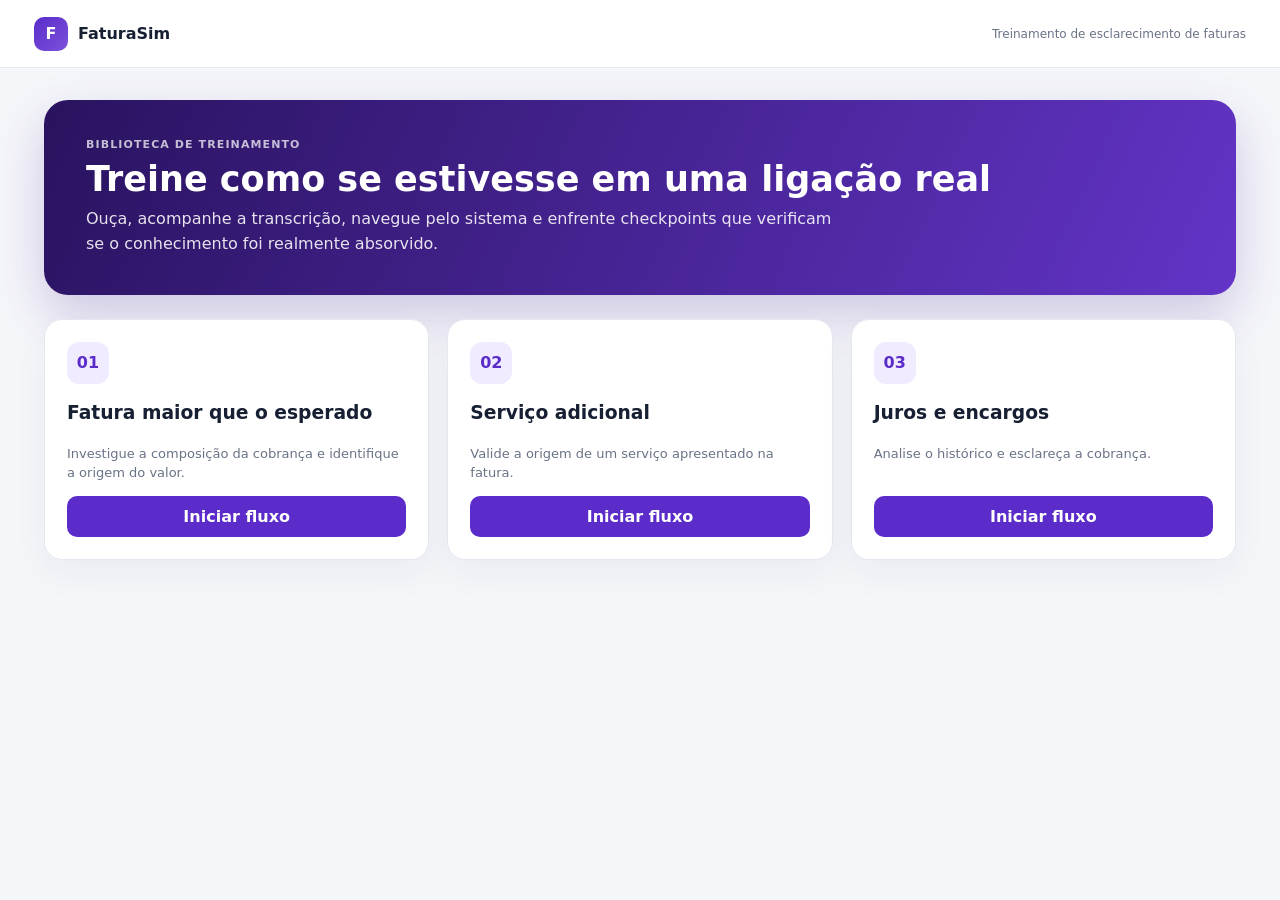
==== commit 4bf4ccfc: "Add files via upload" ====
--- a/FaturaSim_Prototipo_Navegavel.html
+++ b/FaturaSim_Prototipo_Navegavel.html
@@ -1,222 +1,64 @@
-<!doctype html>
-<html lang="pt-BR">
-<head>
-<meta charset="utf-8">
-<meta name="viewport" content="width=device-width,initial-scale=1">
-<title>FaturaSim | Treinamento</title>
+<!doctype html><html lang="pt-BR"><head><meta charset="utf-8"><meta name="viewport" content="width=device-width,initial-scale=1"><title>FaturaSim</title>
 <style>
-:root{
- --ink:#172033;--muted:#697386;--line:#e5e9f0;--bg:#f6f7fb;--card:#fff;
- --brand:#5b2cc9;--brand2:#7b52dc;--good:#14845b;--goodbg:#eaf8f2;
- --bad:#c33d4d;--badbg:#fff0f2;--nav:#111827;--shadow:0 14px 35px rgba(23,32,51,.08)
-}
-*{box-sizing:border-box}body{margin:0;background:var(--bg);color:var(--ink);font-family:Inter,ui-sans-serif,system-ui,-apple-system,"Segoe UI",Arial,sans-serif}
-button,input{font:inherit}button{cursor:pointer}
-.header{height:68px;background:#fff;border-bottom:1px solid var(--line);display:flex;align-items:center;padding:0 34px;justify-content:space-between}
-.brand{display:flex;gap:11px;align-items:center;font-weight:850;letter-spacing:-.4px}.brandmark{width:34px;height:34px;border-radius:10px;background:linear-gradient(135deg,var(--brand),var(--brand2));color:#fff;display:grid;place-items:center;font-weight:900}
-.header span{font-size:12px;color:var(--muted)}
-.container{max-width:1220px;margin:auto;padding:32px 24px}
-.hero{background:linear-gradient(115deg,#29135f,#6334c7);border-radius:24px;color:#fff;padding:38px 42px;box-shadow:0 20px 50px rgba(65,33,145,.22);margin-bottom:25px}
-.hero .eyebrow{text-transform:uppercase;letter-spacing:1.2px;font-size:11px;font-weight:800;opacity:.72}.hero h1{font-size:36px;letter-spacing:-1.2px;margin:8px 0}.hero p{margin:0;max-width:700px;opacity:.86;line-height:1.55}
-.library{display:grid;grid-template-columns:repeat(3,1fr);gap:18px}.flow-card{background:var(--card);border:1px solid var(--line);border-radius:18px;padding:22px;box-shadow:var(--shadow);display:flex;flex-direction:column;min-height:235px}.flow-icon{width:42px;height:42px;border-radius:12px;background:#f0ebff;color:var(--brand);display:grid;place-items:center;font-weight:900;margin-bottom:18px}.flow-card h3{margin:0 0 8px;font-size:17px}.flow-card p{margin:0;color:var(--muted);font-size:13px;line-height:1.55;flex:1}.btn{border:0;border-radius:10px;padding:11px 15px;font-weight:750}.btn-primary{background:var(--brand);color:#fff}.btn-primary:hover{background:#4c22b0}.btn-secondary{background:#eef1f6;color:#3d4657}.btn-wide{width:100%}
+:root{--ink:#172033;--muted:#697386;--line:#e4e8ef;--bg:#f5f6fa;--brand:#5b2cc9;--brand2:#7b52dc;--good:#16865d;--bad:#c43e4e}
+*{box-sizing:border-box}body{margin:0;background:var(--bg);color:var(--ink);font-family:Inter,system-ui,-apple-system,"Segoe UI",Arial,sans-serif}button{font:inherit;cursor:pointer}
+.header{height:68px;background:#fff;border-bottom:1px solid var(--line);display:flex;align-items:center;justify-content:space-between;padding:0 34px}.brand{font-weight:850;display:flex;gap:10px;align-items:center}.mark{width:34px;height:34px;border-radius:10px;background:linear-gradient(135deg,var(--brand),var(--brand2));color:#fff;display:grid;place-items:center}.header span{font-size:12px;color:var(--muted)}
+.container,.shell{max-width:1240px;margin:auto;padding:32px 24px}.hero{background:linear-gradient(115deg,#29135f,#6334c7);color:#fff;border-radius:24px;padding:38px 42px;margin-bottom:24px;box-shadow:0 20px 50px #41219138}.ey{font-size:11px;font-weight:800;text-transform:uppercase;letter-spacing:1.1px;opacity:.72}.hero h1{font-size:35px;margin:8px 0}.hero p{margin:0;max-width:760px;line-height:1.55;opacity:.88}.library{display:grid;grid-template-columns:repeat(3,1fr);gap:18px}.card{background:#fff;border:1px solid var(--line);border-radius:18px;padding:22px;box-shadow:0 14px 35px #1720330d;display:flex;flex-direction:column;min-height:225px}.icon{width:42px;height:42px;border-radius:12px;background:#f0ebff;color:var(--brand);display:grid;place-items:center;font-weight:900;margin-bottom:18px}.card h3{margin:0 0 8px}.card p{color:var(--muted);font-size:13px;line-height:1.5;flex:1}.btn{border:0;border-radius:10px;padding:11px 15px;font-weight:750}.primary{background:var(--brand);color:#fff}.secondary{background:#eef1f6;color:#3d4657}.wide{width:100%}
+#sim,#finish{display:none}.top{display:flex;align-items:center;gap:14px;margin-bottom:14px}.back{border:0;background:transparent;color:var(--muted);font-weight:700}.title{flex:1}.title h2{margin:0;font-size:21px}.title p{margin:3px 0;color:var(--muted);font-size:12px}.step{font-size:12px;color:var(--muted);font-weight:750}.progress{height:5px;background:#e8ebf1;border-radius:20px;overflow:hidden;margin-bottom:15px}.bar{height:100%;background:linear-gradient(90deg,var(--brand),var(--brand2));transition:.25s}.workspace{display:grid;grid-template-columns:390px 1fr;gap:15px}.panel{background:#fff;border:1px solid var(--line);border-radius:18px;overflow:hidden;box-shadow:0 14px 35px #1720330d}.head{padding:14px 17px;border-bottom:1px solid var(--line);font-size:11px;font-weight:850;text-transform:uppercase;letter-spacing:.8px;color:#5e6879}.call{padding:16px;background:#fbfbfd}.customer{display:flex;gap:11px;align-items:center;margin-bottom:13px}.avatar{width:38px;height:38px;border-radius:50%;background:#ece7ff;color:var(--brand);display:grid;place-items:center;font-weight:900}.customer small{display:block;color:var(--muted);font-size:11px}.callbox{background:#fff;border:1px solid var(--line);border-radius:12px;padding:13px}.callbox strong{display:block;font-size:12px;margin-bottom:9px}.callbox audio{width:100%;height:35px}.na{font-size:11px;color:var(--muted);padding:9px;background:#f5f6f9;border-radius:8px}.trans{margin-top:10px;font-size:12px;line-height:1.55;color:#4d5768;min-height:40px}.typing{color:#9aa2af}.chat{padding:15px}.bubble{background:#f0f2f6;border-radius:13px;padding:11px 13px;font-size:13px;line-height:1.5;min-height:42px}.question{border-top:1px solid var(--line);padding:16px}.qey{font-size:10px;text-transform:uppercase;letter-spacing:.8px;font-weight:850;color:var(--brand)}.question h3{font-size:16px;line-height:1.4;margin:6px 0 12px}.option{width:100%;text-align:left;border:1px solid #dce1e9;background:#fff;border-radius:10px;padding:11px 12px;margin:5px 0}.option:hover{border-color:#9c84dc;background:#fbfaff}.option.good{border-color:#56b993;background:#eaf8f2}.option.bad{border-color:#e37b88;background:#fff0f2}.feedback{margin-top:10px;border-radius:10px;padding:11px 12px;font-size:12px;line-height:1.5}.goodfb{background:#eaf8f2;color:#126544}.badfb{background:#fff0f2;color:#a32939}.system{padding:15px;background:#eef1f6}.label{font-size:11px;color:#667184;font-weight:800;margin-bottom:9px}.stage{position:relative;background:#fff;border:1px solid #d7dce5;border-radius:12px;overflow:hidden;min-height:620px}.stage img{display:block;width:100%;height:auto}.hot{position:absolute;border:2px solid transparent;background:transparent;border-radius:6px}.hot:hover{border-color:#6c42d4;background:#6c42d41a}.hint{font-size:11px;color:#657083;margin-top:8px}
+.overlay{position:fixed;inset:0;background:#101624a8;backdrop-filter:blur(5px);display:none;align-items:center;justify-content:center;z-index:20}.quiz{width:min(650px,94vw);background:#fff;border-radius:22px;overflow:hidden;box-shadow:0 30px 90px #0006}.quizhead{padding:26px 28px;background:linear-gradient(115deg,#29135f,#6334c7);color:#fff}.quizhead h2{margin:6px 0 0}.quizbody{padding:26px 28px}.quizbody p{line-height:1.5}.quizopt{width:100%;text-align:left;background:#fff;border:1px solid #dce1e9;border-radius:11px;padding:13px;margin:6px 0}.quizopt:hover{border-color:#9c84dc;background:#fbfaff}
+.finishbox{max-width:650px;margin:80px auto;background:#fff;border:1px solid var(--line);border-radius:22px;padding:45px;text-align:center;box-shadow:0 14px 35px #1720330d}.check{font-size:45px;color:var(--good)}@media(max-width:950px){.library,.workspace{grid-template-columns:1fr}.header{padding:0 18px}}
+</style></head><body>
+<header class="header"><div class="brand"><div class="mark">F</div>FaturaSim</div><span>Treinamento de esclarecimento de faturas</span></header>
+<main id="home" class="container"><section class="hero"><div class="ey">Biblioteca de treinamento</div><h1>Treine como se estivesse em uma ligação real</h1><p>Ouça, acompanhe a transcrição, navegue pelo sistema e enfrente checkpoints que verificam se o conhecimento foi realmente absorvido.</p></section>
+<div class="library">
+<div class="card"><div class="icon">01</div><h3>Fatura maior que o esperado</h3><p>Investigue a composição da cobrança e identifique a origem do valor.</p><button class="btn primary wide start" data-id="fatura">Iniciar fluxo</button></div>
+<div class="card"><div class="icon">02</div><h3>Serviço adicional</h3><p>Valide a origem de um serviço apresentado na fatura.</p><button class="btn primary wide start" data-id="servico">Iniciar fluxo</button></div>
+<div class="card"><div class="icon">03</div><h3>Juros e encargos</h3><p>Analise o histórico e esclareça a cobrança.</p><button class="btn primary wide start" data-id="juros">Iniciar fluxo</button></div></div></main>
 
-#simulation{display:none}.sim-shell{max-width:1460px;margin:auto;padding:20px}.sim-top{display:flex;align-items:center;gap:14px;margin-bottom:15px}.back{border:0;background:transparent;color:var(--muted);font-weight:700;padding:8px}.sim-title{flex:1}.sim-title h2{margin:0;font-size:21px;letter-spacing:-.4px}.sim-title p{margin:3px 0 0;color:var(--muted);font-size:12px}.step-indicator{font-size:12px;color:var(--muted);font-weight:700}.progress{height:5px;background:#e8ebf1;border-radius:20px;overflow:hidden;margin-bottom:15px}.progress>div{height:100%;background:linear-gradient(90deg,var(--brand),var(--brand2));transition:.25s}
+<section id="sim"><div class="shell"><div class="top"><button class="back" id="back">← Voltar</button><div class="title"><h2 id="ft"></h2><p id="fd"></p></div><div class="step" id="si"></div></div><div class="progress"><div class="bar" id="pb"></div></div>
+<div class="workspace"><aside class="panel"><div class="head">Chamada em andamento</div><div class="call"><div class="customer"><div class="avatar">C</div><div><b id="cn"></b><small>Cliente</small></div></div><div class="callbox"><strong>🎧 Gravação deste cenário</strong><audio id="aud" controls></audio><div id="na" class="na">Aqui ficará o arquivo de áudio específico deste fluxo.</div><div class="trans"><b>Transcrição</b><br><span id="tr"></span></div></div></div><div class="chat"><div class="qey">Cliente</div><div class="bubble" id="bubble"></div></div><div class="question" id="q"></div></aside>
+<section class="panel"><div class="head">Sistema utilizado no procedimento</div><div class="system"><div class="label" id="sl"></div><div class="stage" id="stage"></div><div class="hint">Imagens-exemplo incorporadas. Na versão final, cada uma pode ser substituída pelo print real sem alterar a lógica dos hotspots.</div></div></section></div></div></section>
 
-.workspace{display:grid;grid-template-columns:380px minmax(0,1fr);gap:15px;align-items:start}.left,.right{background:#fff;border:1px solid var(--line);border-radius:18px;box-shadow:var(--shadow);overflow:hidden}.section-head{padding:14px 17px;border-bottom:1px solid var(--line);font-size:12px;font-weight:850;text-transform:uppercase;letter-spacing:.7px;color:#5e6879}
-.call{padding:16px;background:#fbfbfd}.customer{display:flex;align-items:center;gap:11px;margin-bottom:13px}.avatar{width:38px;height:38px;border-radius:50%;background:#ece7ff;color:var(--brand);display:grid;place-items:center;font-weight:900}.customer small{display:block;color:var(--muted);font-size:11px;margin-top:2px}
-.callbox{background:#fff;border:1px solid var(--line);border-radius:12px;padding:13px}.callbox strong{display:block;font-size:12px;margin-bottom:9px}.callbox audio{width:100%;height:36px}.noaudio{font-size:12px;color:var(--muted);background:#f5f6f9;border-radius:8px;padding:10px}.transcript{margin-top:10px;font-size:12px;line-height:1.55;color:#4d5768}.transcript b{color:#263043}
-.chat{padding:15px}.bubble{background:#f0f2f6;border-radius:13px;padding:11px 13px;font-size:13px;line-height:1.5}.question{border-top:1px solid var(--line);padding:16px}.eyebrow2{font-size:10px;text-transform:uppercase;letter-spacing:.8px;font-weight:850;color:var(--brand)}.question h3{font-size:16px;line-height:1.4;margin:6px 0 12px}.option{width:100%;text-align:left;border:1px solid #dce1e9;background:#fff;border-radius:10px;padding:11px 12px;margin:5px 0;color:#273143}.option:hover{border-color:#9c84dc;background:#fbfaff}.option.good{border-color:#56b993;background:var(--goodbg)}.option.bad{border-color:#e37b88;background:var(--badbg)}.option:disabled{cursor:default}.feedback{margin-top:10px;border-radius:10px;padding:11px 12px;font-size:12px;line-height:1.5}.feedback.good{background:var(--goodbg);color:#126544}.feedback.bad{background:var(--badbg);color:#a32939}.next{margin-top:9px}
-
-.system{padding:15px;background:#eef1f6}.system-label{font-size:11px;color:#667184;font-weight:800;margin:0 0 9px}.screen-stage{background:#fff;border:1px solid #d7dce5;border-radius:12px;min-height:600px;position:relative;overflow:hidden;display:flex;align-items:center;justify-content:center}
-.screen-stage.empty{background:linear-gradient(135deg,#f7f8fa,#edf0f5)}.empty-content{text-align:center;color:#6b7586;padding:30px}.empty-icon{font-size:42px;margin-bottom:10px}.empty-content h3{margin:0 0 7px;color:#30394b;font-size:17px}.empty-content p{font-size:12px;line-height:1.5;max-width:440px;margin:0 auto 15px}.upload-label{display:inline-block;background:#fff;border:1px solid #d6dce6;border-radius:9px;padding:9px 13px;font-size:12px;font-weight:750;cursor:pointer}.upload-label input{display:none}
-.real-screen{position:relative;width:100%;height:100%;min-height:600px;background:#fff}.real-screen img{display:block;width:100%;height:auto;min-height:600px;object-fit:contain;object-position:top center}.hotspot{position:absolute;border:2px solid transparent;background:transparent;border-radius:6px}.hotspot:hover,.hotspot:focus{border-color:#6c42d4;background:rgba(108,66,212,.10);outline:0}.screen-note{font-size:11px;color:#657083;margin-top:8px}
-
-#finish{display:none}.finish{max-width:650px;margin:80px auto;background:#fff;border:1px solid var(--line);border-radius:22px;box-shadow:var(--shadow);padding:46px 34px;text-align:center}.finish-icon{width:72px;height:72px;border-radius:22px;background:var(--goodbg);display:grid;place-items:center;font-size:34px;margin:0 auto 16px}.finish h1{margin:0 0 8px}.finish p{color:var(--muted);font-size:14px}.finish-actions{display:flex;gap:9px;justify-content:center;margin-top:24px}
-@media(max-width:950px){.library{grid-template-columns:1fr}.workspace{grid-template-columns:1fr}.screen-stage,.real-screen,.real-screen img{min-height:430px}.header{padding:0 18px}.hero{padding:28px}.hero h1{font-size:29px}}
-</style>
-</head>
-<body>
-<header class="header"><div class="brand"><div class="brandmark">F</div>FaturaSim</div><span>Treinamento de esclarecimento de faturas</span></header>
-
-<main id="home" class="container">
-<section class="hero"><div class="eyebrow">Biblioteca de treinamento</div><h1>Escolha o fluxo para praticar</h1><p>Cada cenário possui sua própria chamada, transcrição, decisões e navegação no sistema. O ambiente simula o atendimento do início ao fim.</p></section>
-<section class="library">
-<article class="flow-card"><div class="flow-icon">01</div><h3>Fatura maior que o esperado</h3><p>Identifique a origem da diferença e conduza o cliente pela análise da cobrança.</p><button class="btn btn-primary btn-wide start" data-flow="fatura">Iniciar fluxo</button></article>
-<article class="flow-card"><div class="flow-icon">02</div><h3>Serviço adicional</h3><p>Analise um serviço adicional apresentado na fatura e aplique o procedimento correto.</p><button class="btn btn-primary btn-wide start" data-flow="servico">Iniciar fluxo</button></article>
-<article class="flow-card"><div class="flow-icon">03</div><h3>Juros e encargos</h3><p>Consulte o histórico e esclareça a cobrança de juros e encargos.</p><button class="btn btn-primary btn-wide start" data-flow="juros">Iniciar fluxo</button></article>
-</section>
-</main>
-
-<section id="simulation">
-<div class="sim-shell">
-<div class="sim-top"><button id="backHome" class="back">← Voltar</button><div class="sim-title"><h2 id="flowTitle"></h2><p id="flowDesc"></p></div><div class="step-indicator" id="stepIndicator"></div></div>
-<div class="progress"><div id="progressBar"></div></div>
-<div class="workspace">
-<aside class="left">
-<div class="section-head">Chamada</div>
-<div class="call">
-<div class="customer"><div class="avatar">C</div><div><b id="customer"></b><small>Cliente</small></div></div>
-<div class="callbox"><strong>🎧 Gravação desta chamada</strong><audio id="audio" controls></audio><div id="noAudio" class="noaudio">O arquivo de áudio deste cenário ainda será associado aqui.</div><div class="transcript"><b>Transcrição</b><br><span id="transcript"></span></div></div>
-</div>
-<div class="chat" id="chat"></div>
-<div class="question" id="question"></div>
-</aside>
-<section class="right">
-<div class="section-head">Sistema utilizado no procedimento</div>
-<div class="system"><div class="system-label" id="screenLabel"></div><div id="screenStage" class="screen-stage"></div><div class="screen-note">A área roxa aparece apenas ao passar o mouse sobre uma área clicável durante o treinamento.</div></div>
-</section>
-</div>
-</div>
-</section>
-
-<section id="finish"><div class="finish"><div class="finish-icon">✓</div><h1>Simulação concluída</h1><p>Parabéns! Você concluiu o procedimento.</p><p id="result"></p><div class="finish-actions"><button id="again" class="btn btn-secondary">↻ Refazer</button><button id="homeFinish" class="btn btn-primary">⌂ Página inicial</button></div></div></section>
-
+<section id="finish"><div class="finishbox"><div class="check">✓</div><h1>Simulação concluída</h1><p>Parabéns! Você concluiu o fluxo e os checkpoints de conhecimento.</p><p id="res"></p><button id="again" class="btn secondary">↻ Refazer</button> <button id="fh" class="btn primary">⌂ Página inicial</button></div></section>
+<div id="overlay" class="overlay"><div class="quiz"><div class="quizhead"><div class="ey">Checkpoint de conhecimento</div><h2>Você está acompanhando o raciocínio?</h2></div><div class="quizbody"><p id="qq"></p><div id="qo"></div><div id="qr"></div></div></div></div>
 <script>
-const FLOWS={
-fatura:{
-title:"Fatura maior que o esperado",desc:"Investigue a composição da cobrança e identifique a origem do valor.",customer:"Marcos Almeida",
-audio:"",transcript:"Olá, minha fatura veio bem mais alta este mês. Eu queria entender de onde veio essa diferença.",
-steps:[
-{type:"decision",question:"Qual deve ser sua primeira ação?",answers:[
-["Consultar o detalhamento da fatura.",1,"Correto. Primeiro precisamos identificar os componentes da cobrança."],
-["Informar imediatamente que o valor está correto.",0,"Não podemos confirmar isso sem analisar a composição da fatura."],
-["Orientar o cliente a pagar e depois questionar.",0,"Primeiro é necessário analisar a cobrança."]
-]},
-{type:"screen",name:"Fatura — visão geral",image:"",instruction:"Localize na tela o acesso ao detalhamento da fatura.",hotspot:{x:62,y:43,w:25,h:16}},
-{type:"screen",name:"Detalhamento da fatura",image:"",instruction:"Acesse a área de serviços e adicionais.",hotspot:{x:62,y:48,w:26,h:16}},
-{type:"screen",name:"Serviços e adicionais",image:"",instruction:"Consulte o histórico relacionado aos serviços cobrados.",hotspot:{x:60,y:50,w:29,h:16}},
-{type:"screen",name:"Histórico de cobranças",image:"",instruction:"Analise o histórico exibido e clique em Continuar para tomar a decisão final.",hotspot:null},
-{type:"decision",question:"Após consultar o histórico, qual é a melhor orientação?",answers:[
-["Explicar a origem da cobrança e orientar conforme o procedimento.",1,"Perfeito. A orientação deve ser baseada no que foi identificado no sistema."],
-["Dizer apenas que o sistema calculou automaticamente.",0,"Isso não esclarece a origem da cobrança."],
-["Encerrar a chamada sem explicar os itens.",0,"O objetivo é esclarecer a fatura ao cliente."]
-]}
-]},
-servico:{
-title:"Serviço adicional",desc:"Valide a origem de um serviço adicional apresentado na fatura.",customer:"Marcos Almeida",
-audio:"",transcript:"Apareceu um serviço adicional na minha fatura e eu não sei de onde veio.",
-steps:[
-{type:"decision",question:"Qual consulta deve ser feita primeiro?",answers:[
-["Abrir o detalhamento da fatura.",1,"Correto. O detalhamento mostra a composição da cobrança."],
-["Cancelar imediatamente o serviço.",0,"Antes é necessário confirmar a origem do serviço."],
-["Ignorar a cobrança.",0,"A cobrança precisa ser analisada."]
-]},
-{type:"screen",name:"Fatura — visão geral",image:"",instruction:"Abra o detalhamento da fatura.",hotspot:{x:62,y:43,w:25,h:16}},
-{type:"screen",name:"Detalhamento",image:"",instruction:"Acesse os serviços adicionais.",hotspot:{x:62,y:48,w:26,h:16}},
-{type:"screen",name:"Serviços adicionais",image:"",instruction:"Analise o serviço e clique em Continuar para seguir.",hotspot:null},
-{type:"decision",question:"Como orientar o cliente?",answers:[
-["Explicar o serviço identificado e seguir o procedimento aplicável.",1,"Perfeito!"],
-["Informar que toda cobrança adicional é obrigatória.",0,"Isso não pode ser afirmado sem análise."],
-["Encerrar sem esclarecer.",0,"O cliente precisa receber a orientação adequada."]
-]}
-]},
-juros:{
-title:"Juros e encargos",desc:"Analise uma cobrança de juros e encargos.",customer:"Marcos Almeida",
-audio:"",transcript:"Quero entender por que foram incluídos juros e encargos nessa fatura.",
-steps:[
-{type:"decision",question:"O que deve ser consultado?",answers:[
-["O detalhamento e o histórico da cobrança.",1,"Correto. É necessário verificar a origem dos encargos."],
-["Apenas o valor total.",0,"O total não explica a origem dos encargos."],
-["Informar que os juros são sempre indevidos.",0,"Isso não pode ser concluído sem consulta."]
-]},
-{type:"screen",name:"Fatura — visão geral",image:"",instruction:"Abra o detalhamento da cobrança.",hotspot:{x:62,y:43,w:25,h:16}},
-{type:"screen",name:"Detalhamento de encargos",image:"",instruction:"Consulte os encargos e avance para o histórico.",hotspot:{x:62,y:48,w:26,h:16}},
-{type:"screen",name:"Histórico",image:"",instruction:"Analise o histórico e clique em Continuar para tomar a decisão final.",hotspot:null},
-{type:"decision",question:"Qual é a orientação correta?",answers:[
-["Explicar a origem dos encargos e orientar conforme o procedimento.",1,"Perfeito!"],
-["Remover os encargos sem consultar o procedimento.",0,"A alteração depende das regras aplicáveis."],
-["Dizer que não há como consultar.",0,"O sistema disponibiliza as informações necessárias."]
-]}
-]}
+const IMG={"fatura": "[data-uri]", "detalhe": "[data-uri]", "servicos": "[data-uri]", "historico": "[data-uri]"};
+const DATA={
+fatura:{title:"Fatura maior que o esperado",desc:"Investigue a composição da cobrança e identifique a origem do valor.",customer:"Marcos Almeida",audio:"",opening:"Olá, minha fatura veio bem mais alta este mês. Eu queria entender de onde veio essa diferença.",steps:[
+{type:"decision",q:"Qual é a melhor primeira ação?",a:[["Consultar o detalhamento da fatura.",1,"É preciso entender a composição da cobrança antes de orientar."],["Dizer que o valor está correto.",0,"Ainda não há informação suficiente."],["Orientar o cliente a pagar primeiro.",0,"Primeiro devemos analisar a cobrança."]]},
+{type:"screen",key:"fatura",name:"Fatura — visão geral",instruction:"Localize o acesso ao detalhamento da fatura.",hot:[61,50,27,15]},
+{type:"screen",key:"detalhe",name:"Detalhamento da fatura",instruction:"Acesse a área de serviços e adicionais.",hot:[61,50,27,15]},
+{type:"screen",key:"servicos",name:"Serviços adicionais",instruction:"Consulte o histórico relacionado ao serviço.",hot:[61,50,27,15]},
+{type:"screen",key:"historico",name:"Histórico de cobranças",instruction:"Analise o histórico e clique em Continuar.",hot:null},
+{type:"decision",q:"Qual orientação demonstra domínio do procedimento?",a:[["Explicar a origem da cobrança e orientar conforme o procedimento.",1,"A orientação conecta a evidência encontrada ao procedimento."],["Dizer apenas que o sistema calculou automaticamente.",0,"Isso não esclarece a origem."],["Encerrar sem explicar os itens.",0,"O objetivo é esclarecer a cobrança."]]}],
+quiz:{q:"O que o histórico permite confirmar neste cenário?",a:[["Quando o serviço foi contratado e quando passou a ser cobrado.",1],["Apenas o nome do cliente.",0],["Somente o valor total.",0],["A senha de acesso do cliente.",0]]}},
+servico:{title:"Serviço adicional",desc:"Valide a origem de um serviço apresentado na fatura.",customer:"Marcos Almeida",audio:"",opening:"Apareceu um serviço adicional na minha fatura e eu não sei de onde veio.",steps:[
+{type:"decision",q:"Qual consulta deve ser feita primeiro?",a:[["Abrir o detalhamento da fatura.",1,"O detalhamento mostra a composição."],["Cancelar imediatamente o serviço.",0,"Antes é necessário confirmar a origem."],["Ignorar a cobrança.",0,"A cobrança precisa ser analisada."]]},
+{type:"screen",key:"fatura",name:"Fatura — visão geral",instruction:"Abra o detalhamento.",hot:[61,50,27,15]},
+{type:"screen",key:"detalhe",name:"Detalhamento",instruction:"Acesse os serviços adicionais.",hot:[61,50,27,15]},
+{type:"screen",key:"servicos",name:"Serviços adicionais",instruction:"Analise o serviço e clique em Continuar.",hot:null},
+{type:"decision",q:"Como orientar o cliente?",a:[["Explicar o serviço identificado e seguir o procedimento.",1,"Perfeito."],["Informar que toda cobrança adicional é obrigatória.",0,"Isso não pode ser afirmado sem análise."],["Encerrar sem esclarecer.",0,"O cliente precisa de orientação."]]}],
+quiz:{q:"Qual evidência é mais relevante para confirmar a origem do serviço?",a:[["Data e origem da contratação.",1],["Somente o valor total.",0],["A cor da tela.",0],["O nome do navegador.",0]]}},
+juros:{title:"Juros e encargos",desc:"Analise uma cobrança de juros e encargos.",customer:"Marcos Almeida",audio:"",opening:"Quero entender por que foram incluídos juros e encargos nessa fatura.",steps:[
+{type:"decision",q:"O que deve ser consultado?",a:[["O detalhamento e o histórico da cobrança.",1,"É necessário verificar a origem."],["Apenas o valor total.",0,"O total não explica a origem."],["Informar que os juros são sempre indevidos.",0,"Isso não pode ser concluído sem consulta."]]},
+{type:"screen",key:"fatura",name:"Fatura — visão geral",instruction:"Abra o detalhamento.",hot:[61,50,27,15]},
+{type:"screen",key:"detalhe",name:"Detalhamento de encargos",instruction:"Consulte os encargos e avance.",hot:[61,50,27,15]},
+{type:"screen",key:"historico",name:"Histórico",instruction:"Analise o histórico e clique em Continuar.",hot:null},
+{type:"decision",q:"Qual é a orientação correta?",a:[["Explicar a origem dos encargos e orientar conforme o procedimento.",1,"Perfeito."],["Remover os encargos sem consultar o procedimento.",0,"A alteração depende das regras."],["Dizer que não há como consultar.",0,"O sistema disponibiliza informações."]]}],
+quiz:{q:"Qual informação do histórico ajuda a contextualizar os encargos?",a:[["Os eventos e datas relacionados à cobrança.",1],["Somente o nome do cliente.",0],["A resolução do monitor.",0],["A cor dos botões.",0]]}}
 };
-
-let flow=null,index=0,score=0;
-
-function showHome(){document.getElementById("home").style.display="block";document.getElementById("simulation").style.display="none";document.getElementById("finish").style.display="none"}
-function showSimulation(){document.getElementById("home").style.display="none";document.getElementById("simulation").style.display="block";document.getElementById("finish").style.display="none"}
-function showFinish(){document.getElementById("home").style.display="none";document.getElementById("simulation").style.display="none";document.getElementById("finish").style.display="block"}
-
-function start(id){
- flow=FLOWS[id];index=0;score=0;
- document.getElementById("flowTitle").textContent=flow.title;
- document.getElementById("flowDesc").textContent=flow.desc;
- document.getElementById("customer").textContent=flow.customer;
- document.getElementById("transcript").textContent=flow.transcript;
- const audio=document.getElementById("audio"),no=document.getElementById("noAudio");
- if(flow.audio){audio.src=flow.audio;audio.style.display="block";no.style.display="none"}else{audio.removeAttribute("src");audio.style.display="none";no.style.display="block"}
- document.getElementById("chat").innerHTML='<div class="bubble">A chamada foi iniciada. Analise o relato do cliente e escolha a próxima ação.</div>';
- showSimulation();render();
-}
-
-function render(){
- const total=flow.steps.length;
- const s=flow.steps[index];
- document.getElementById("stepIndicator").textContent="Etapa "+(index+1)+" de "+total;
- document.getElementById("progressBar").style.width=((index+1)/total*100)+"%";
- if(s.type==="decision")decision(s);else system(s);
-}
-
-function decision(s){
- document.getElementById("screenLabel").textContent="Tomada de decisão";
- document.getElementById("screenStage").className="screen-stage empty";
- document.getElementById("screenStage").innerHTML='<div class="empty-content"><div class="empty-icon">🧭</div><h3>Decisão do procedimento</h3><p>A tomada de decisão está no painel à esquerda. Escolha uma alternativa para continuar.</p></div>';
- const q=document.getElementById("question");
- q.innerHTML='<div class="eyebrow2">Tomada de decisão</div><h3>'+s.question+'</h3><div id="opts"></div>';
- s.answers.forEach((a,i)=>{const b=document.createElement("button");b.className="option";b.textContent=a[0];b.onclick=()=>answer(i);document.getElementById("opts").appendChild(b)});
-}
-
-function answer(i){
- const s=flow.steps[index],a=s.answers[i],q=document.getElementById("question");
- q.querySelectorAll(".feedback,.next").forEach(e=>e.remove());
- q.querySelectorAll(".option").forEach((b,j)=>{b.classList.remove("bad","good");if(j===i)b.classList.add(a[1]?"good":"bad")});
- const f=document.createElement("div");f.className="feedback "+(a[1]?"good":"bad");f.innerHTML="<b>"+(a[1]?"✓ Correto":"⚠ Ainda não")+"</b><br>"+a[2];q.appendChild(f);
- if(a[1]){
-  score++;
-  q.querySelectorAll(".option").forEach(b=>b.disabled=true);
-  const n=document.createElement("button");n.className="btn btn-primary btn-wide next";n.textContent=index===flow.steps.length-1?"Finalizar simulação":"Continuar →";n.onclick=()=>{index++;index<flow.steps.length?render():finish()};q.appendChild(n)
- }
-}
-
-function system(s){
- document.getElementById("screenLabel").textContent=s.name;
- const stage=document.getElementById("screenStage");
- stage.className="screen-stage";
- stage.innerHTML="";
- if(s.image){
-  const box=document.createElement("div");box.className="real-screen";
-  const img=document.createElement("img");img.src=s.image;img.alt=s.name;box.appendChild(img);
-  if(s.hotspot) addHotspot(box,s.hotspot);
-  stage.appendChild(box);
- }else{
-  stage.className="screen-stage empty";
-  stage.innerHTML='<div class="empty-content"><div class="empty-icon">🖥️</div><h3>Print real do sistema</h3><p>Aqui entrará o print da tela real do sistema. Na versão final, a imagem ocupa esta área e o hotspot ficará sobre o botão/área correta.</p><label class="upload-label">Selecionar print<input type="file" accept="image/*" onchange="loadScreenImage(event)"></label></div>';
- }
- const q=document.getElementById("question");
- q.innerHTML='<div class="eyebrow2">Navegação no sistema</div><h3>'+s.instruction+'</h3>';
- if(s.hotspot && !s.image){
-  const f=document.createElement("div");f.className="feedback";f.style.background="#f5f6f9";f.style.color="#5f697b";f.textContent="O hotspot está aguardando o print real. No protótipo, você pode selecionar uma imagem acima para visualizar a interação.";q.appendChild(f);
- }else if(s.hotspot && s.image){
-  const f=document.createElement("div");f.className="feedback";f.style.background="#f5f6f9";f.style.color="#5f697b";f.textContent="Clique na área correta da tela.";q.appendChild(f);
- }else{
-  const n=document.createElement("button");n.className="btn btn-primary btn-wide next";n.textContent="Continuar →";n.onclick=()=>{index++;index<flow.steps.length?render():finish()};q.appendChild(n);
- }
-}
-
-function addHotspot(box,h){
- const b=document.createElement("button");b.className="hotspot";b.style.left=h.x+"%";b.style.top=h.y+"%";b.style.width=h.w+"%";b.style.height=h.h+"%";b.title="Área de interação";b.onclick=()=>{index++;index<flow.steps.length?render():finish()};box.appendChild(b)
-}
-function loadScreenImage(e){
- const file=e.target.files[0];if(!file)return;
- const url=URL.createObjectURL(file);
- const s=flow.steps[index];s.image=url;render();
-}
-function finish(){document.getElementById("result").textContent="Você concluiu "+flow.title+" com "+score+" decisão(ões) correta(s).";showFinish()}
-function restart(){const id=Object.keys(FLOWS).find(k=>FLOWS[k]===flow);start(id||"fatura")}
-
-document.querySelectorAll(".start").forEach(b=>b.addEventListener("click",()=>start(b.dataset.flow)));
-document.getElementById("backHome").addEventListener("click",showHome);
-document.getElementById("homeFinish").addEventListener("click",showHome);
-document.getElementById("again").addEventListener("click",restart);
-</script>
-</body>
-</html>+let cur=null,idx=0,score=0,checked=false;
+function home(){homeEl(true);document.getElementById("overlay").style.display="none"}
+function homeEl(x){document.getElementById("home").style.display=x?"block":"none";document.getElementById("sim").style.display=x?"none":"block";document.getElementById("finish").style.display="none"}
+function start(id){cur=DATA[id];idx=0;score=0;checked=false;document.getElementById("ft").textContent=cur.title;document.getElementById("fd").textContent=cur.desc;document.getElementById("cn").textContent=cur.customer;document.getElementById("tr").textContent="";document.getElementById("bubble").textContent="";let a=document.getElementById("aud");let na=document.getElementById("na");if(cur.audio){a.src=cur.audio;a.style.display="block";na.style.display="none"}else{a.removeAttribute("src");a.style.display="none";na.style.display="block"}homeEl(false);type(cur.opening);render()}
+function type(t){let i=0,tr=document.getElementById("tr"),b=document.getElementById("bubble");b.innerHTML='<span class="typing">digitando...</span>';let z=setInterval(()=>{if(i<t.length){i++;tr.textContent=t.slice(0,i);b.textContent=t.slice(0,i)}else clearInterval(z)},25)}
+function render(){let s=cur.steps[idx];document.getElementById("si").textContent="Etapa "+(idx+1)+" de "+cur.steps.length;document.getElementById("pb").style.width=((idx+1)/cur.steps.length*100)+"%";s.type==="decision"?decision(s):system(s)}
+function decision(s){document.getElementById("sl").textContent="Tomada de decisão";document.getElementById("stage").innerHTML='<div style="display:grid;place-items:center;height:620px;text-align:center;color:#667184"><div><div style="font-size:48px">🧠</div><h3 style="color:#30394B">Hora de decidir</h3><p>Use o que você aprendeu na chamada e no sistema.</p></div></div>';let q=document.getElementById("q");q.innerHTML='<div class="qey">Decisão</div><h3>'+s.q+'</h3><div id="opts"></div>';s.a.forEach((a,i)=>{let b=document.createElement("button");b.className="option";b.textContent=a[0];b.onclick=()=>answer(i);document.getElementById("opts").appendChild(b)})}
+function answer(i){let s=cur.steps[idx],a=s.a[i],q=document.getElementById("q");q.querySelectorAll(".feedback,.next").forEach(e=>e.remove());q.querySelectorAll(".option").forEach((b,j)=>{b.classList.remove("bad","good");if(j===i)b.classList.add(a[1]?"good":"bad")});let f=document.createElement("div");f.className="feedback "+(a[1]?"goodfb":"badfb");f.innerHTML="<b>"+(a[1]?"✓ Correto":"⚠ Tente novamente")+"</b><br>"+a[2];q.appendChild(f);if(a[1]){score++;q.querySelectorAll(".option").forEach(b=>b.disabled=true);let n=document.createElement("button");n.className="btn primary wide next";n.textContent="Continuar →";n.onclick=()=>{idx++;next()};q.appendChild(n)}}
+function next(){if(!checked&&idx>=4){checked=true;quiz();return}if(idx<cur.steps.length)render();else finish()}
+function system(s){document.getElementById("sl").textContent=s.name;let st=document.getElementById("stage");st.innerHTML='<img src="'+IMG[s.key]+'" alt="'+s.name+'">';let q=document.getElementById("q");q.innerHTML='<div class="qey">Navegação no sistema</div><h3>'+s.instruction+'</h3>';if(s.hot){let h=document.createElement("button");h.className="hot";h.style.left=s.hot[0]+"%";h.style.top=s.hot[1]+"%";h.style.width=s.hot[2]+"%";h.style.height=s.hot[3]+"%";h.onclick=()=>{idx++;next()};st.appendChild(h)}else{let n=document.createElement("button");n.className="btn primary wide";n.textContent="Continuar →";n.onclick=()=>{idx++;next()};q.appendChild(n)}}
+function quiz(){let z=cur.quiz;document.getElementById("qq").textContent=z.q;let box=document.getElementById("qo");box.innerHTML="";document.getElementById("qr").innerHTML="";z.a.forEach((a,i)=>{let b=document.createElement("button");b.className="quizopt";b.textContent=a[0];b.onclick=()=>{if(a[1]){document.getElementById("qr").innerHTML='<div class="feedback goodfb">✓ Excelente! Você conectou o que consultou no sistema com o procedimento.</div><button id="qc" class="btn primary wide" style="margin-top:10px">Continuar a simulação →</button>';document.getElementById("qc").onclick=()=>{document.getElementById("overlay").style.display="none";idx++;render()}}else{document.getElementById("qr").innerHTML='<div class="feedback badfb">⚠ Ainda não. Pense no que a tela acabou de mostrar e tente novamente.</div>'} };box.appendChild(b)})});document.getElementById("overlay").style.display="flex"}
+function finish(){document.getElementById("sim").style.display="none";document.getElementById("finish").style.display="block";document.getElementById("res").textContent="Decisões corretas: "+score}
+function restart(){start(Object.keys(DATA).find(k=>DATA[k]===cur)||"fatura")}
+document.querySelectorAll(".start").forEach(b=>b.onclick=()=>start(b.dataset.id));document.getElementById("back").onclick=home;document.getElementById("fh").onclick=home;document.getElementById("again").onclick=restart;
+</script></body></html>
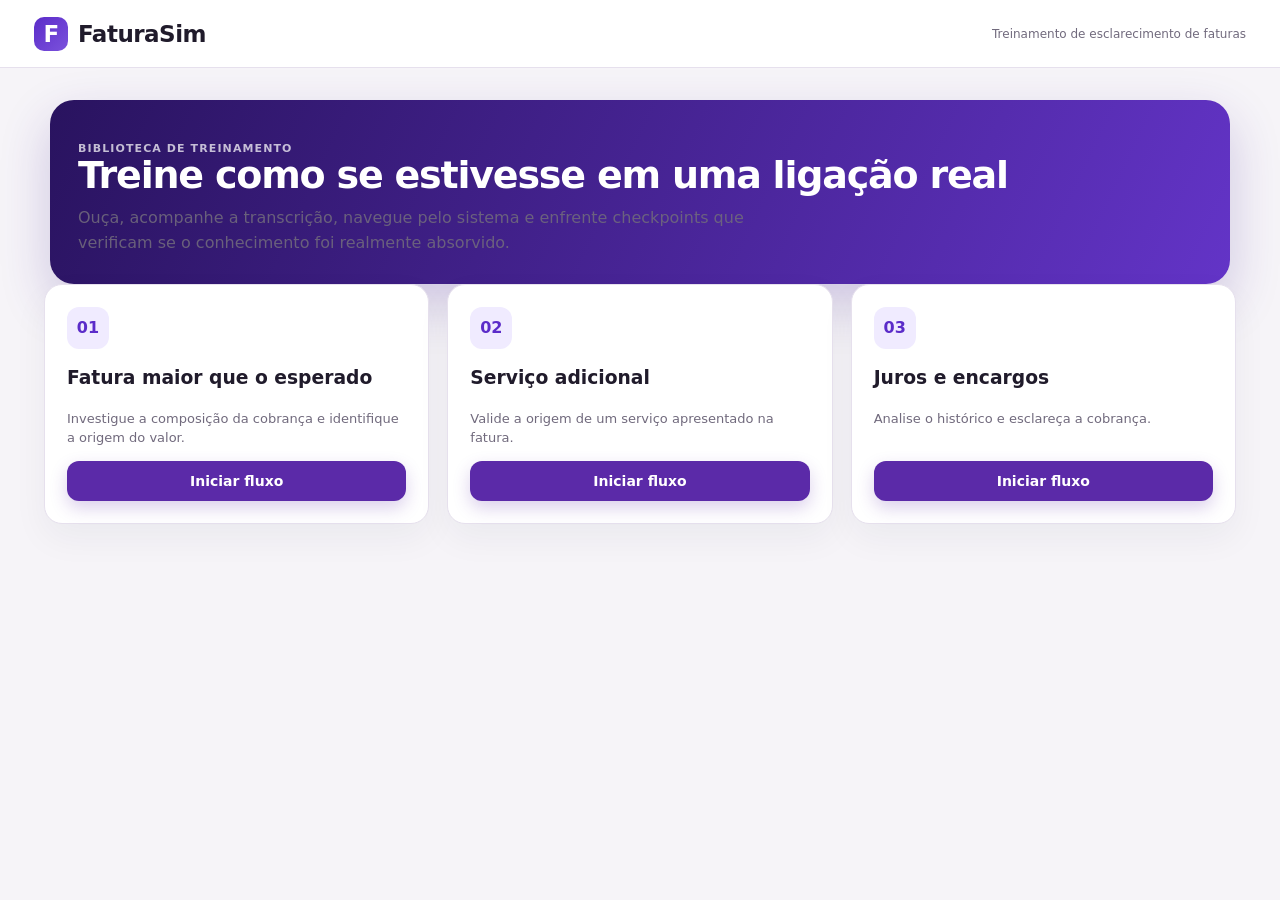
==== commit 3e79f458: "Add files via upload" ====
--- a/FaturaSim_Prototipo_Navegavel.html
+++ b/FaturaSim_Prototipo_Navegavel.html
@@ -5,9 +5,177 @@
 .header{height:68px;background:#fff;border-bottom:1px solid var(--line);display:flex;align-items:center;justify-content:space-between;padding:0 34px}.brand{font-weight:850;display:flex;gap:10px;align-items:center}.mark{width:34px;height:34px;border-radius:10px;background:linear-gradient(135deg,var(--brand),var(--brand2));color:#fff;display:grid;place-items:center}.header span{font-size:12px;color:var(--muted)}
 .container,.shell{max-width:1240px;margin:auto;padding:32px 24px}.hero{background:linear-gradient(115deg,#29135f,#6334c7);color:#fff;border-radius:24px;padding:38px 42px;margin-bottom:24px;box-shadow:0 20px 50px #41219138}.ey{font-size:11px;font-weight:800;text-transform:uppercase;letter-spacing:1.1px;opacity:.72}.hero h1{font-size:35px;margin:8px 0}.hero p{margin:0;max-width:760px;line-height:1.55;opacity:.88}.library{display:grid;grid-template-columns:repeat(3,1fr);gap:18px}.card{background:#fff;border:1px solid var(--line);border-radius:18px;padding:22px;box-shadow:0 14px 35px #1720330d;display:flex;flex-direction:column;min-height:225px}.icon{width:42px;height:42px;border-radius:12px;background:#f0ebff;color:var(--brand);display:grid;place-items:center;font-weight:900;margin-bottom:18px}.card h3{margin:0 0 8px}.card p{color:var(--muted);font-size:13px;line-height:1.5;flex:1}.btn{border:0;border-radius:10px;padding:11px 15px;font-weight:750}.primary{background:var(--brand);color:#fff}.secondary{background:#eef1f6;color:#3d4657}.wide{width:100%}
 #sim,#finish{display:none}.top{display:flex;align-items:center;gap:14px;margin-bottom:14px}.back{border:0;background:transparent;color:var(--muted);font-weight:700}.title{flex:1}.title h2{margin:0;font-size:21px}.title p{margin:3px 0;color:var(--muted);font-size:12px}.step{font-size:12px;color:var(--muted);font-weight:750}.progress{height:5px;background:#e8ebf1;border-radius:20px;overflow:hidden;margin-bottom:15px}.bar{height:100%;background:linear-gradient(90deg,var(--brand),var(--brand2));transition:.25s}.workspace{display:grid;grid-template-columns:390px 1fr;gap:15px}.panel{background:#fff;border:1px solid var(--line);border-radius:18px;overflow:hidden;box-shadow:0 14px 35px #1720330d}.head{padding:14px 17px;border-bottom:1px solid var(--line);font-size:11px;font-weight:850;text-transform:uppercase;letter-spacing:.8px;color:#5e6879}.call{padding:16px;background:#fbfbfd}.customer{display:flex;gap:11px;align-items:center;margin-bottom:13px}.avatar{width:38px;height:38px;border-radius:50%;background:#ece7ff;color:var(--brand);display:grid;place-items:center;font-weight:900}.customer small{display:block;color:var(--muted);font-size:11px}.callbox{background:#fff;border:1px solid var(--line);border-radius:12px;padding:13px}.callbox strong{display:block;font-size:12px;margin-bottom:9px}.callbox audio{width:100%;height:35px}.na{font-size:11px;color:var(--muted);padding:9px;background:#f5f6f9;border-radius:8px}.trans{margin-top:10px;font-size:12px;line-height:1.55;color:#4d5768;min-height:40px}.typing{color:#9aa2af}.chat{padding:15px}.bubble{background:#f0f2f6;border-radius:13px;padding:11px 13px;font-size:13px;line-height:1.5;min-height:42px}.question{border-top:1px solid var(--line);padding:16px}.qey{font-size:10px;text-transform:uppercase;letter-spacing:.8px;font-weight:850;color:var(--brand)}.question h3{font-size:16px;line-height:1.4;margin:6px 0 12px}.option{width:100%;text-align:left;border:1px solid #dce1e9;background:#fff;border-radius:10px;padding:11px 12px;margin:5px 0}.option:hover{border-color:#9c84dc;background:#fbfaff}.option.good{border-color:#56b993;background:#eaf8f2}.option.bad{border-color:#e37b88;background:#fff0f2}.feedback{margin-top:10px;border-radius:10px;padding:11px 12px;font-size:12px;line-height:1.5}.goodfb{background:#eaf8f2;color:#126544}.badfb{background:#fff0f2;color:#a32939}.system{padding:15px;background:#eef1f6}.label{font-size:11px;color:#667184;font-weight:800;margin-bottom:9px}.stage{position:relative;background:#fff;border:1px solid #d7dce5;border-radius:12px;overflow:hidden;min-height:620px}.stage img{display:block;width:100%;height:auto}.hot{position:absolute;border:2px solid transparent;background:transparent;border-radius:6px}.hot:hover{border-color:#6c42d4;background:#6c42d41a}.hint{font-size:11px;color:#657083;margin-top:8px}
-.overlay{position:fixed;inset:0;background:#101624a8;backdrop-filter:blur(5px);display:none;align-items:center;justify-content:center;z-index:20}.quiz{width:min(650px,94vw);background:#fff;border-radius:22px;overflow:hidden;box-shadow:0 30px 90px #0006}.quizhead{padding:26px 28px;background:linear-gradient(115deg,#29135f,#6334c7);color:#fff}.quizhead h2{margin:6px 0 0}.quizbody{padding:26px 28px}.quizbody p{line-height:1.5}.quizopt{width:100%;text-align:left;background:#fff;border:1px solid #dce1e9;border-radius:11px;padding:13px;margin:6px 0}.quizopt:hover{border-color:#9c84dc;background:#fbfaff}
+.quiz{width:min(650px,94vw);background:#fff;border-radius:22px;overflow:hidden;box-shadow:0 30px 90px #0006}.quizhead{padding:26px 28px;background:linear-gradient(115deg,#29135f,#6334c7);color:#fff}.quizhead h2{margin:6px 0 0}.quizbody{padding:26px 28px}.quizbody p{line-height:1.5}.quizopt{width:100%;text-align:left;background:#fff;border:1px solid #dce1e9;border-radius:11px;padding:13px;margin:6px 0}.quizopt:hover{border-color:#9c84dc;background:#fbfaff}
 .finishbox{max-width:650px;margin:80px auto;background:#fff;border:1px solid var(--line);border-radius:22px;padding:45px;text-align:center;box-shadow:0 14px 35px #1720330d}.check{font-size:45px;color:var(--good)}@media(max-width:950px){.library,.workspace{grid-template-columns:1fr}.header{padding:0 18px}}
-</style></head><body>
+</style>
+<style>
+:root{
+  --vivo-purple:#5b2aa8;
+  --vivo-purple-dark:#3d176f;
+  --vivo-purple-light:#eee7fb;
+  --vivo-lilac:#f7f3fc;
+  --ink:#201b2b;
+  --muted:#716a7d;
+  --line:#e6e0ed;
+  --white:#ffffff;
+  --success:#158a5b;
+  --success-bg:#e8f7f0;
+  --error:#c9364f;
+  --error-bg:#fff0f3;
+}
+*{box-sizing:border-box}
+body{
+  margin:0;
+  background:#f6f4f8;
+  color:var(--ink);
+  font-family:Inter,ui-sans-serif,system-ui,-apple-system,BlinkMacSystemFont,"Segoe UI",sans-serif;
+}
+.topbar{
+  background:linear-gradient(105deg,var(--vivo-purple-dark),var(--vivo-purple));
+  color:#fff;
+  min-height:72px;
+  padding:0 34px;
+  display:flex;
+  align-items:center;
+  justify-content:space-between;
+  box-shadow:0 5px 22px rgba(61,23,111,.18);
+}
+.brand{font-weight:900;letter-spacing:-.5px;font-size:23px}
+.brand span{opacity:.72;font-weight:700}
+.hero{
+  max-width:1180px;
+  margin:0 auto;
+  padding:42px 28px 28px;
+}
+.hero h1{font-size:38px;line-height:1.08;margin:0 0 10px;letter-spacing:-1.2px}
+.hero p{max-width:700px;color:var(--muted);font-size:16px;margin:0}
+.scenarios{
+  max-width:1180px;margin:0 auto;padding:8px 28px 50px;
+  display:grid;grid-template-columns:repeat(3,1fr);gap:18px;
+}
+.scenario-card{
+  background:#fff;border:1px solid var(--line);border-radius:22px;
+  padding:24px;min-height:215px;display:flex;flex-direction:column;
+  box-shadow:0 9px 28px rgba(38,22,55,.06);transition:.18s ease;
+}
+.scenario-card:hover{transform:translateY(-3px);box-shadow:0 14px 34px rgba(38,22,55,.1);border-color:#d7c9e9}
+.scenario-tag{color:var(--vivo-purple);font-size:12px;font-weight:900;text-transform:uppercase;letter-spacing:.9px}
+.scenario-card h3{font-size:21px;margin:10px 0 8px}
+.scenario-card p{color:var(--muted);line-height:1.5;margin:0 0 18px}
+.btn{
+  border:0;border-radius:12px;padding:12px 17px;font-weight:800;cursor:pointer;
+  transition:.15s ease;font-size:14px;
+}
+.btn.primary{background:var(--vivo-purple);color:#fff;box-shadow:0 7px 17px rgba(91,42,168,.22)}
+.btn.primary:hover{background:var(--vivo-purple-dark);transform:translateY(-1px)}
+.btn.secondary{background:#fff;color:var(--vivo-purple);border:1px solid #d7c9e9}
+.wide{width:100%}
+
+#sim{
+  max-width:1240px;margin:0 auto;padding:25px 26px 48px;
+}
+.sim-head{
+  display:flex;align-items:center;justify-content:space-between;gap:20px;margin-bottom:18px;
+}
+.sim-title h2{margin:0;font-size:25px;letter-spacing:-.5px}
+.sim-title p{margin:5px 0 0;color:var(--muted)}
+.progress-wrap{min-width:260px}
+.progress-label{font-size:12px;color:var(--muted);margin-bottom:7px;text-align:right}
+.progress{height:7px;background:#e7e1ec;border-radius:20px;overflow:hidden}
+.progress>div{height:100%;background:linear-gradient(90deg,#7b4bc1,var(--vivo-purple));border-radius:20px;transition:.3s}
+
+.sim-grid{
+  display:grid;grid-template-columns:390px minmax(0,1fr);gap:18px;align-items:start;
+}
+.call-panel,.system-panel{
+  background:#fff;border:1px solid var(--line);border-radius:20px;box-shadow:0 8px 26px rgba(38,22,55,.06);
+}
+.call-panel{padding:21px}
+.panel-kicker{
+  color:var(--vivo-purple);font-weight:900;font-size:11px;letter-spacing:1px;text-transform:uppercase;
+}
+.customer{
+  display:flex;align-items:center;gap:12px;padding:15px 0 18px;border-bottom:1px solid var(--line);
+}
+.avatar{
+  width:44px;height:44px;border-radius:50%;display:grid;place-items:center;
+  background:var(--vivo-purple-light);color:var(--vivo-purple);font-weight:900;
+}
+.customer strong{display:block}.customer small{color:var(--muted)}
+.audio{
+  margin:17px 0;padding:13px;background:var(--vivo-lilac);border:1px solid #e4d9f2;border-radius:14px;
+}
+.audio-top{display:flex;align-items:center;gap:10px}
+.audio-play{
+  width:40px;height:40px;border-radius:50%;border:0;background:var(--vivo-purple);color:#fff;cursor:pointer;font-size:15px;
+}
+.wave{height:26px;flex:1;display:flex;align-items:center;gap:3px}
+.wave i{display:block;width:3px;border-radius:5px;background:#a68bca}
+.transcript{
+  margin-top:15px;border:1px solid var(--line);border-radius:15px;overflow:hidden;background:#fff;
+}
+.transcript-head{padding:11px 13px;background:#faf8fc;border-bottom:1px solid var(--line);font-size:12px;font-weight:900;color:#5d5667}
+.transcript-body{padding:15px;min-height:104px;color:#393342;line-height:1.55;font-size:14px}
+.typing{color:#8a8294;font-style:italic}
+
+.decision{
+  margin-top:17px;padding-top:18px;border-top:1px solid var(--line);
+}
+.decision h3{font-size:15px;line-height:1.35;margin:6px 0 13px}
+.option{
+  width:100%;text-align:left;background:#fff;border:1px solid #ddd5e5;color:#302b38;
+  border-radius:13px;padding:13px 14px;margin:7px 0;cursor:pointer;display:flex;gap:11px;align-items:flex-start;
+  transition:.15s ease;font-size:13px;line-height:1.4;
+}
+.option:hover{border-color:#bda6d8;background:#fcfaff}
+.option .letter{
+  flex:0 0 25px;height:25px;border-radius:8px;background:#f0ebf5;color:var(--vivo-purple);
+  display:grid;place-items:center;font-weight:900;font-size:12px;
+}
+.option.correct{border-color:#61b894;background:var(--success-bg)}
+.option.correct .letter{background:var(--success);color:#fff}
+.option.wrong{border-color:#e17b8c;background:var(--error-bg)}
+.option.wrong .letter{background:var(--error);color:#fff}
+.feedback{border-radius:12px;padding:11px 13px;font-size:13px;line-height:1.45;margin-top:10px}
+.goodfb{background:var(--success-bg);color:#126747;border:1px solid #b8e3cf}
+.badfb{background:var(--error-bg);color:#9e2740;border:1px solid #f0c3cd}
+.next{margin-top:10px}
+
+.system-panel{padding:18px}
+.system-head{display:flex;justify-content:space-between;align-items:center;margin-bottom:13px}
+.system-head strong{font-size:14px}.system-head span{font-size:11px;color:#7b7382}
+.screen-frame{
+  position:relative;background:#17131d;border-radius:15px;padding:9px;
+  overflow:hidden;box-shadow:inset 0 0 0 1px rgba(255,255,255,.08);
+}
+.screen-frame img{width:100%;display:block;border-radius:9px;max-height:570px;object-fit:contain;background:#eee}
+.hotspot{
+  position:absolute;border:2px solid transparent;background:transparent;border-radius:8px;cursor:pointer;
+  transition:.15s ease;
+}
+.hotspot:hover{border-color:#9d73cf;background:rgba(91,42,168,.08)}
+.system-hint{
+  display:flex;gap:9px;align-items:center;padding:11px 12px;background:#faf8fc;border:1px solid var(--line);
+  border-radius:12px;margin-top:12px;color:#625a6c;font-size:12px;
+}
+.continue{margin-top:12px}
+
+.finish{
+  max-width:700px;margin:70px auto;padding:45px 30px;text-align:center;background:#fff;border:1px solid var(--line);
+  border-radius:24px;box-shadow:0 14px 40px rgba(38,22,55,.09);
+}
+.finish .check{width:68px;height:68px;border-radius:50%;display:grid;place-items:center;margin:0 auto 16px;background:var(--success-bg);color:var(--success);font-size:32px}
+.finish h2{margin:0 0 8px}.finish p{color:var(--muted);line-height:1.5}
+
+@media(max-width:900px){
+  .scenarios{grid-template-columns:1fr}
+  .sim-grid{grid-template-columns:1fr}
+  .sim-head{align-items:flex-start;flex-direction:column}
+  .progress-wrap{width:100%}
+}
+</style>
+
+</head><body>
 <header class="header"><div class="brand"><div class="mark">F</div>FaturaSim</div><span>Treinamento de esclarecimento de faturas</span></header>
 <main id="home" class="container"><section class="hero"><div class="ey">Biblioteca de treinamento</div><h1>Treine como se estivesse em uma ligação real</h1><p>Ouça, acompanhe a transcrição, navegue pelo sistema e enfrente checkpoints que verificam se o conhecimento foi realmente absorvido.</p></section>
 <div class="library">
@@ -20,12 +188,12 @@
 <section class="panel"><div class="head">Sistema utilizado no procedimento</div><div class="system"><div class="label" id="sl"></div><div class="stage" id="stage"></div><div class="hint">Imagens-exemplo incorporadas. Na versão final, cada uma pode ser substituída pelo print real sem alterar a lógica dos hotspots.</div></div></section></div></div></section>
 
 <section id="finish"><div class="finishbox"><div class="check">✓</div><h1>Simulação concluída</h1><p>Parabéns! Você concluiu o fluxo e os checkpoints de conhecimento.</p><p id="res"></p><button id="again" class="btn secondary">↻ Refazer</button> <button id="fh" class="btn primary">⌂ Página inicial</button></div></section>
-<div id="overlay" class="overlay"><div class="quiz"><div class="quizhead"><div class="ey">Checkpoint de conhecimento</div><h2>Você está acompanhando o raciocínio?</h2></div><div class="quizbody"><p id="qq"></p><div id="qo"></div><div id="qr"></div></div></div></div>
+</div></div>
 <script>
-const IMG={"fatura": "[data-uri]", "detalhe": "[data-uri]", "servicos": "[data-uri]", "historico": "[data-uri]"};
-const DATA={
+var IMG={"fatura": "[data-uri]", "detalhe": "[data-uri]", "servicos": "[data-uri]", "historico": "[data-uri]"};
+var DATA={
 fatura:{title:"Fatura maior que o esperado",desc:"Investigue a composição da cobrança e identifique a origem do valor.",customer:"Marcos Almeida",audio:"",opening:"Olá, minha fatura veio bem mais alta este mês. Eu queria entender de onde veio essa diferença.",steps:[
-{type:"decision",q:"Qual é a melhor primeira ação?",a:[["Consultar o detalhamento da fatura.",1,"É preciso entender a composição da cobrança antes de orientar."],["Dizer que o valor está correto.",0,"Ainda não há informação suficiente."],["Orientar o cliente a pagar primeiro.",0,"Primeiro devemos analisar a cobrança."]]},
+{type:"decision",q:"Qual é a melhor primeira ação?",a:[["Consultar o detalhamento e confrontar o item questionado com a composição da cobrança..",1,"É preciso entender a composição da cobrança antes de orientar."],["Dizer que o valor está correto.",0,"Ainda não há informação suficiente."],["Orientar o cliente a pagar primeiro.",0,"Primeiro devemos analisar a cobrança."]]},
 {type:"screen",key:"fatura",name:"Fatura — visão geral",instruction:"Localize o acesso ao detalhamento da fatura.",hot:[61,50,27,15]},
 {type:"screen",key:"detalhe",name:"Detalhamento da fatura",instruction:"Acesse a área de serviços e adicionais.",hot:[61,50,27,15]},
 {type:"screen",key:"servicos",name:"Serviços adicionais",instruction:"Consulte o histórico relacionado ao serviço.",hot:[61,50,27,15]},
@@ -47,18 +215,250 @@
 {type:"decision",q:"Qual é a orientação correta?",a:[["Explicar a origem dos encargos e orientar conforme o procedimento.",1,"Perfeito."],["Remover os encargos sem consultar o procedimento.",0,"A alteração depende das regras."],["Dizer que não há como consultar.",0,"O sistema disponibiliza informações."]]}],
 quiz:{q:"Qual informação do histórico ajuda a contextualizar os encargos?",a:[["Os eventos e datas relacionados à cobrança.",1],["Somente o nome do cliente.",0],["A resolução do monitor.",0],["A cor dos botões.",0]]}}
 };
-let cur=null,idx=0,score=0,checked=false;
-function home(){homeEl(true);document.getElementById("overlay").style.display="none"}
-function homeEl(x){document.getElementById("home").style.display=x?"block":"none";document.getElementById("sim").style.display=x?"none":"block";document.getElementById("finish").style.display="none"}
-function start(id){cur=DATA[id];idx=0;score=0;checked=false;document.getElementById("ft").textContent=cur.title;document.getElementById("fd").textContent=cur.desc;document.getElementById("cn").textContent=cur.customer;document.getElementById("tr").textContent="";document.getElementById("bubble").textContent="";let a=document.getElementById("aud");let na=document.getElementById("na");if(cur.audio){a.src=cur.audio;a.style.display="block";na.style.display="none"}else{a.removeAttribute("src");a.style.display="none";na.style.display="block"}homeEl(false);type(cur.opening);render()}
-function type(t){let i=0,tr=document.getElementById("tr"),b=document.getElementById("bubble");b.innerHTML='<span class="typing">digitando...</span>';let z=setInterval(()=>{if(i<t.length){i++;tr.textContent=t.slice(0,i);b.textContent=t.slice(0,i)}else clearInterval(z)},25)}
-function render(){let s=cur.steps[idx];document.getElementById("si").textContent="Etapa "+(idx+1)+" de "+cur.steps.length;document.getElementById("pb").style.width=((idx+1)/cur.steps.length*100)+"%";s.type==="decision"?decision(s):system(s)}
-function decision(s){document.getElementById("sl").textContent="Tomada de decisão";document.getElementById("stage").innerHTML='<div style="display:grid;place-items:center;height:620px;text-align:center;color:#667184"><div><div style="font-size:48px">🧠</div><h3 style="color:#30394B">Hora de decidir</h3><p>Use o que você aprendeu na chamada e no sistema.</p></div></div>';let q=document.getElementById("q");q.innerHTML='<div class="qey">Decisão</div><h3>'+s.q+'</h3><div id="opts"></div>';s.a.forEach((a,i)=>{let b=document.createElement("button");b.className="option";b.textContent=a[0];b.onclick=()=>answer(i);document.getElementById("opts").appendChild(b)})}
-function answer(i){let s=cur.steps[idx],a=s.a[i],q=document.getElementById("q");q.querySelectorAll(".feedback,.next").forEach(e=>e.remove());q.querySelectorAll(".option").forEach((b,j)=>{b.classList.remove("bad","good");if(j===i)b.classList.add(a[1]?"good":"bad")});let f=document.createElement("div");f.className="feedback "+(a[1]?"goodfb":"badfb");f.innerHTML="<b>"+(a[1]?"✓ Correto":"⚠ Tente novamente")+"</b><br>"+a[2];q.appendChild(f);if(a[1]){score++;q.querySelectorAll(".option").forEach(b=>b.disabled=true);let n=document.createElement("button");n.className="btn primary wide next";n.textContent="Continuar →";n.onclick=()=>{idx++;next()};q.appendChild(n)}}
-function next(){if(!checked&&idx>=4){checked=true;quiz();return}if(idx<cur.steps.length)render();else finish()}
-function system(s){document.getElementById("sl").textContent=s.name;let st=document.getElementById("stage");st.innerHTML='<img src="'+IMG[s.key]+'" alt="'+s.name+'">';let q=document.getElementById("q");q.innerHTML='<div class="qey">Navegação no sistema</div><h3>'+s.instruction+'</h3>';if(s.hot){let h=document.createElement("button");h.className="hot";h.style.left=s.hot[0]+"%";h.style.top=s.hot[1]+"%";h.style.width=s.hot[2]+"%";h.style.height=s.hot[3]+"%";h.onclick=()=>{idx++;next()};st.appendChild(h)}else{let n=document.createElement("button");n.className="btn primary wide";n.textContent="Continuar →";n.onclick=()=>{idx++;next()};q.appendChild(n)}}
-function quiz(){let z=cur.quiz;document.getElementById("qq").textContent=z.q;let box=document.getElementById("qo");box.innerHTML="";document.getElementById("qr").innerHTML="";z.a.forEach((a,i)=>{let b=document.createElement("button");b.className="quizopt";b.textContent=a[0];b.onclick=()=>{if(a[1]){document.getElementById("qr").innerHTML='<div class="feedback goodfb">✓ Excelente! Você conectou o que consultou no sistema com o procedimento.</div><button id="qc" class="btn primary wide" style="margin-top:10px">Continuar a simulação →</button>';document.getElementById("qc").onclick=()=>{document.getElementById("overlay").style.display="none";idx++;render()}}else{document.getElementById("qr").innerHTML='<div class="feedback badfb">⚠ Ainda não. Pense no que a tela acabou de mostrar e tente novamente.</div>'} };box.appendChild(b)})});document.getElementById("overlay").style.display="flex"}
-function finish(){document.getElementById("sim").style.display="none";document.getElementById("finish").style.display="block";document.getElementById("res").textContent="Decisões corretas: "+score}
-function restart(){start(Object.keys(DATA).find(k=>DATA[k]===cur)||"fatura")}
-document.querySelectorAll(".start").forEach(b=>b.onclick=()=>start(b.dataset.id));document.getElementById("back").onclick=home;document.getElementById("fh").onclick=home;document.getElementById("again").onclick=restart;
-</script></body></html>+var cur = null;
+var idx = 0;
+var score = 0;
+var checked = false;
+
+function home(){
+  homeEl(true);
+  document.getElementById("overlay").style.display = "none";
+}
+
+function homeEl(showHome){
+  document.getElementById("home").style.display = showHome ? "block" : "none";
+  document.getElementById("sim").style.display = showHome ? "none" : "block";
+  document.getElementById("finish").style.display = "none";
+}
+
+function start(id){
+  cur = DATA[id];
+  idx = 0;
+  score = 0;
+  checked = false;
+  document.getElementById("ft").textContent = cur.title;
+  document.getElementById("fd").textContent = cur.desc;
+  document.getElementById("cn").textContent = cur.customer;
+  document.getElementById("tr").textContent = "";
+  document.getElementById("bubble").textContent = "";
+  var audio = document.getElementById("aud");
+  var noAudio = document.getElementById("na");
+  if(cur.audio){
+    audio.src = cur.audio;
+    audio.style.display = "block";
+    noAudio.style.display = "none";
+  }else{
+    audio.removeAttribute("src");
+    audio.style.display = "none";
+    noAudio.style.display = "block";
+  }
+  homeEl(false);
+  typeText(cur.opening);
+  render();
+}
+
+function typeText(text){
+  var i = 0;
+  var transcript = document.getElementById("tr");
+  var bubble = document.getElementById("bubble");
+  bubble.innerHTML = '<span class="typing">digitando...</span>';
+  var timer = setInterval(function(){
+    if(i < text.length){
+      i++;
+      transcript.textContent = text.slice(0,i);
+      bubble.textContent = text.slice(0,i);
+    }else{
+      clearInterval(timer);
+    }
+  },25);
+}
+
+function render(){
+  var step = cur.steps[idx];
+  document.getElementById("si").textContent = "Etapa " + (idx+1) + " de " + cur.steps.length;
+  document.getElementById("pb").style.width = (((idx+1)/cur.steps.length)*100) + "%";
+  if(step.type === "decision"){
+    decision(step);
+  }else{
+    system(step);
+  }
+}
+
+function decision(step){
+  document.getElementById("sl").textContent = "Tomada de decisão";
+  document.getElementById("stage").innerHTML = '<div style="display:grid;place-items:center;height:620px;text-align:center;color:#667184"><div><div style="font-size:48px">🧠</div><h3 style="color:#30394B">Hora de decidir</h3><p>Use o que você aprendeu na chamada e no sistema.</p></div></div>';
+  var question = document.getElementById("q");
+  question.innerHTML = '<div class="qey">Decisão</div><h3>' + step.q + '</h3><div id="opts"></div>';
+  var options = document.getElementById("opts");
+  step.a.forEach(function(answer, index){
+    var button = document.createElement("button");
+    button.className = "option";
+    button.textContent = answer[0];
+    button.onclick = function(){ answerQuestion(index); };
+    options.appendChild(button);
+  });
+}
+
+function answerQuestion(index){
+  var step = cur.steps[idx];
+  var answer = step.a[index];
+  var question = document.getElementById("q");
+  var old = question.querySelectorAll(".feedback,.next");
+  var j;
+  for(j=0;j<old.length;j++) old[j].remove();
+  var buttons = question.querySelectorAll(".option");
+  for(j=0;j<buttons.length;j++){
+    buttons[j].classList.remove("bad");
+    buttons[j].classList.remove("good");
+    if(j === index) buttons[j].classList.add(answer[1] ? "good" : "bad");
+  }
+  var feedback = document.createElement("div");
+  feedback.className = "feedback " + (answer[1] ? "goodfb" : "badfb");
+  feedback.innerHTML = "<b>" + (answer[1] ? "✓ Correto" : "⚠ Tente novamente") + "</b><br>" + answer[2];
+  question.appendChild(feedback);
+  if(answer[1]){
+    score++;
+    for(j=0;j<buttons.length;j++) buttons[j].disabled = true;
+    var nextButton = document.createElement("button");
+    nextButton.className = "btn primary wide next";
+    nextButton.textContent = "Continuar →";
+    nextButton.onclick = function(){ idx++; next(); };
+    question.appendChild(nextButton);
+  }
+}
+
+function next(){
+  if(!checked && idx >= 4 && cur.quiz){
+    checked = true;
+    quiz();
+    return;
+  }
+  if(idx < cur.steps.length) render();
+  else finish();
+}
+
+function system(step){
+  document.getElementById("sl").textContent = step.name;
+  var stage = document.getElementById("stage");
+  stage.innerHTML = '<img src="' + IMG[step.key] + '" alt="' + step.name + '">';
+  var question = document.getElementById("q");
+  question.innerHTML = '<div class="qey">Navegação no sistema</div><h3>' + step.instruction + '</h3>';
+  if(step.hot){
+    var hotspot = document.createElement("button");
+    hotspot.className = "hot";
+    hotspot.style.left = step.hot[0] + "%";
+    hotspot.style.top = step.hot[1] + "%";
+    hotspot.style.width = step.hot[2] + "%";
+    hotspot.style.height = step.hot[3] + "%";
+    hotspot.onclick = function(){ idx++; next(); };
+    stage.appendChild(hotspot);
+  }else{
+    var continueButton = document.createElement("button");
+    continueButton.className = "btn primary wide";
+    continueButton.textContent = "Continuar →";
+    continueButton.onclick = function(){ idx++; next(); };
+    question.appendChild(continueButton);
+  }
+}
+
+function quiz(){
+  var quizData = cur.quiz;
+  var question = document.getElementById("qq");
+  var options = document.getElementById("qo");
+  var result = document.getElementById("qr");
+  var overlay = document.getElementById("overlay");
+  question.textContent = quizData.q;
+  options.innerHTML = "";
+  result.innerHTML = "";
+
+  quizData.a.forEach(function(answer){
+    var button = document.createElement("button");
+    button.className = "quizopt";
+    button.textContent = answer[0];
+    button.onclick = function(){
+      result.innerHTML = "";
+      if(answer[1]){
+        var feedback = document.createElement("div");
+        feedback.className = "feedback goodfb";
+        feedback.textContent = "✓ Excelente! Você conectou o que consultou no sistema com o procedimento.";
+        var continueButton = document.createElement("button");
+        continueButton.className = "btn primary wide";
+        continueButton.style.marginTop = "10px";
+        continueButton.textContent = "Continuar a simulação →";
+        continueButton.onclick = function(){
+          overlay.style.display = "none";
+          idx++;
+          render();
+        };
+        result.appendChild(feedback);
+        result.appendChild(continueButton);
+      }else{
+        var wrong = document.createElement("div");
+        wrong.className = "feedback badfb";
+        wrong.textContent = "⚠ Ainda não. Pense no que a tela acabou de mostrar e tente novamente.";
+        result.appendChild(wrong);
+      }
+    };
+    options.appendChild(button);
+  });
+  overlay.style.display = "flex";
+}
+
+function finish(){
+  document.getElementById("sim").style.display = "none";
+  document.getElementById("finish").style.display = "block";
+  document.getElementById("res").textContent = "Decisões corretas: " + score;
+}
+
+function restart(){
+  var key = "fatura";
+  for(var k in DATA){
+    if(DATA[k] === cur){ key = k; break; }
+  }
+  start(key);
+}
+
+window.addEventListener("DOMContentLoaded", function(){
+  var startButtons = document.querySelectorAll(".start");
+  for(var i=0;i<startButtons.length;i++){
+    startButtons[i].addEventListener("click", function(){ start(this.getAttribute("data-id")); });
+  }
+  document.getElementById("back").addEventListener("click", home);
+  document.getElementById("fh").addEventListener("click", home);
+  document.getElementById("again").addEventListener("click", restart);
+});
+</script>
+<script>
+(function(){
+  window.faturaSimSound = function(kind){
+    try{
+      var AudioCtx = window.AudioContext || window.webkitAudioContext;
+      if(!AudioCtx) return;
+      var ctx = window.__faturaSimAudio || new AudioCtx();
+      window.__faturaSimAudio = ctx;
+      if(ctx.state === "suspended") ctx.resume();
+
+      var osc = ctx.createOscillator();
+      var gain = ctx.createGain();
+      osc.connect(gain);
+      gain.connect(ctx.destination);
+
+      var now = ctx.currentTime;
+      var good = kind === "good";
+
+      osc.type = "sine";
+      osc.frequency.setValueAtTime(good ? 740 : 210, now);
+      osc.frequency.exponentialRampToValueAtTime(good ? 1040 : 150, now + (good ? .11 : .16));
+
+      gain.gain.setValueAtTime(.0001, now);
+      gain.gain.exponentialRampToValueAtTime(.075, now + .012);
+      gain.gain.exponentialRampToValueAtTime(.0001, now + (good ? .16 : .22));
+
+      osc.start(now);
+      osc.stop(now + (good ? .18 : .24));
+    }catch(e){}
+  };
+})();
+</script>
+
+</body></html>
